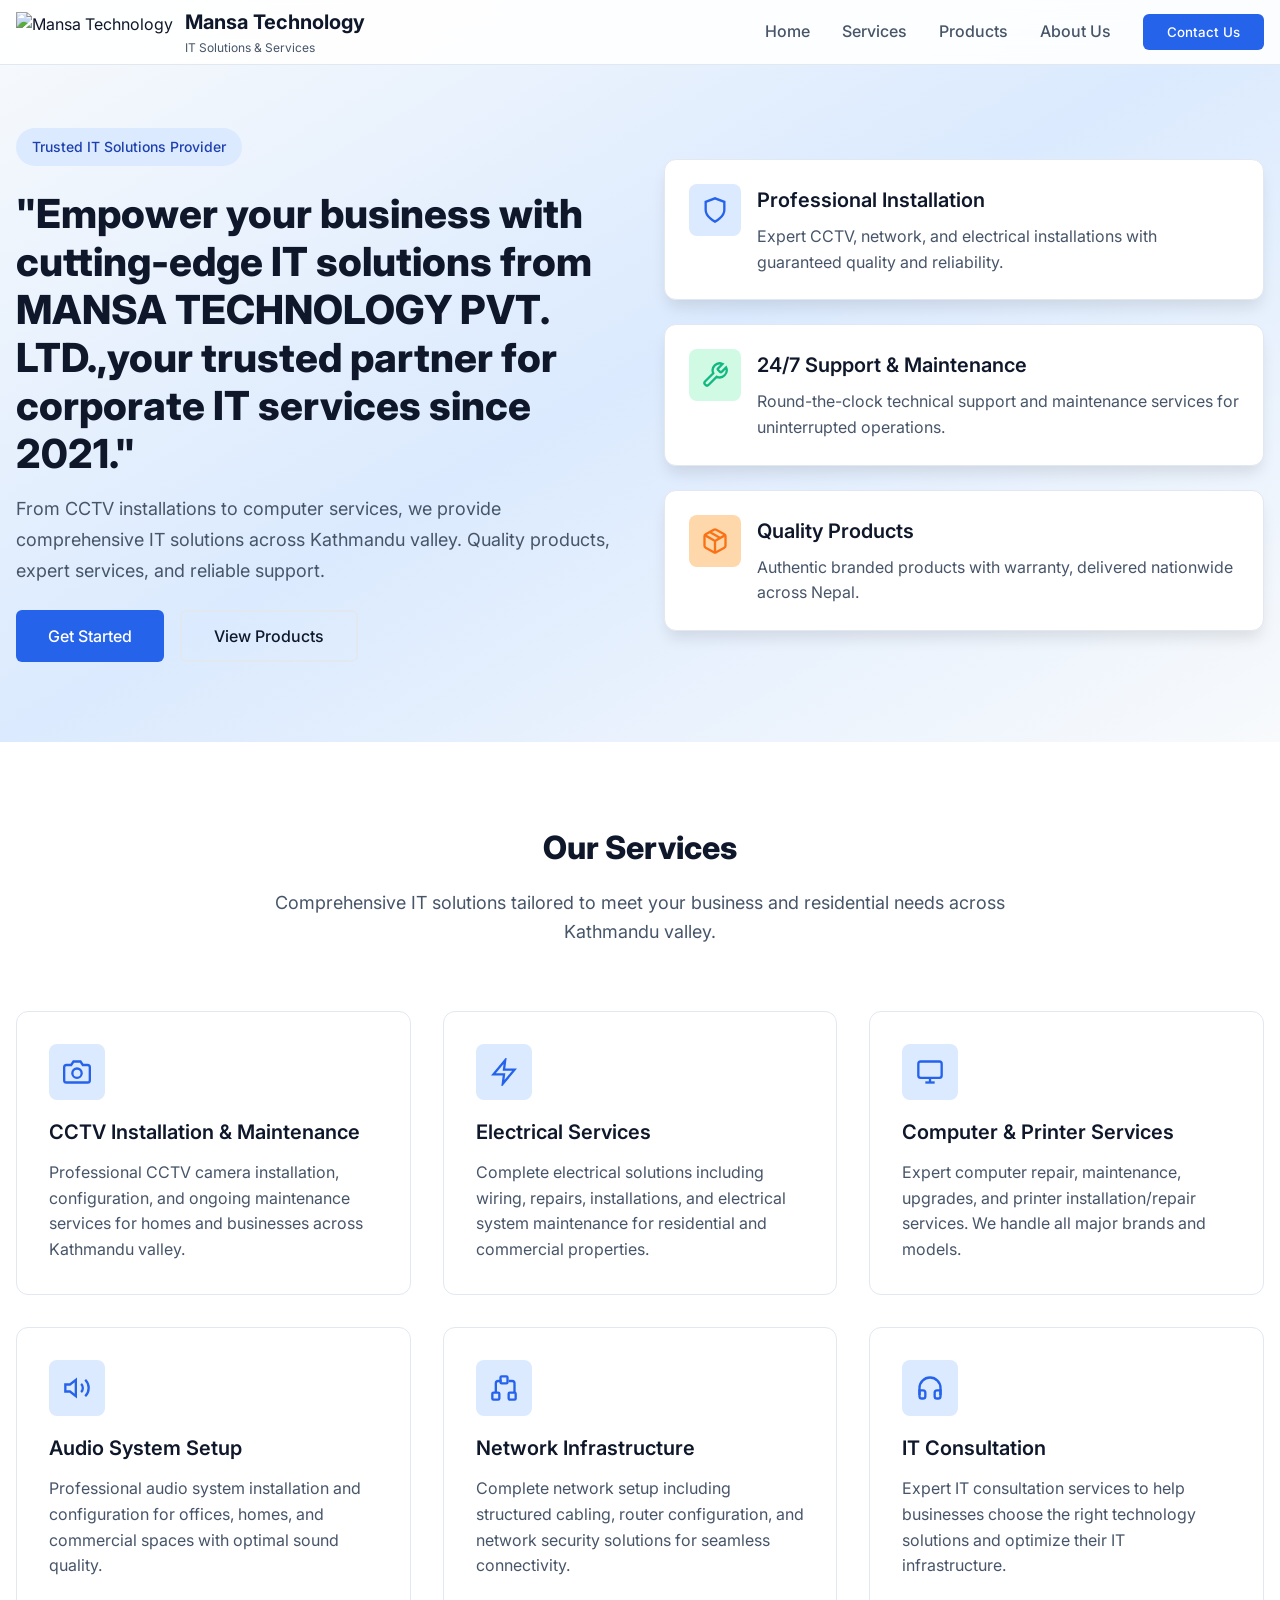
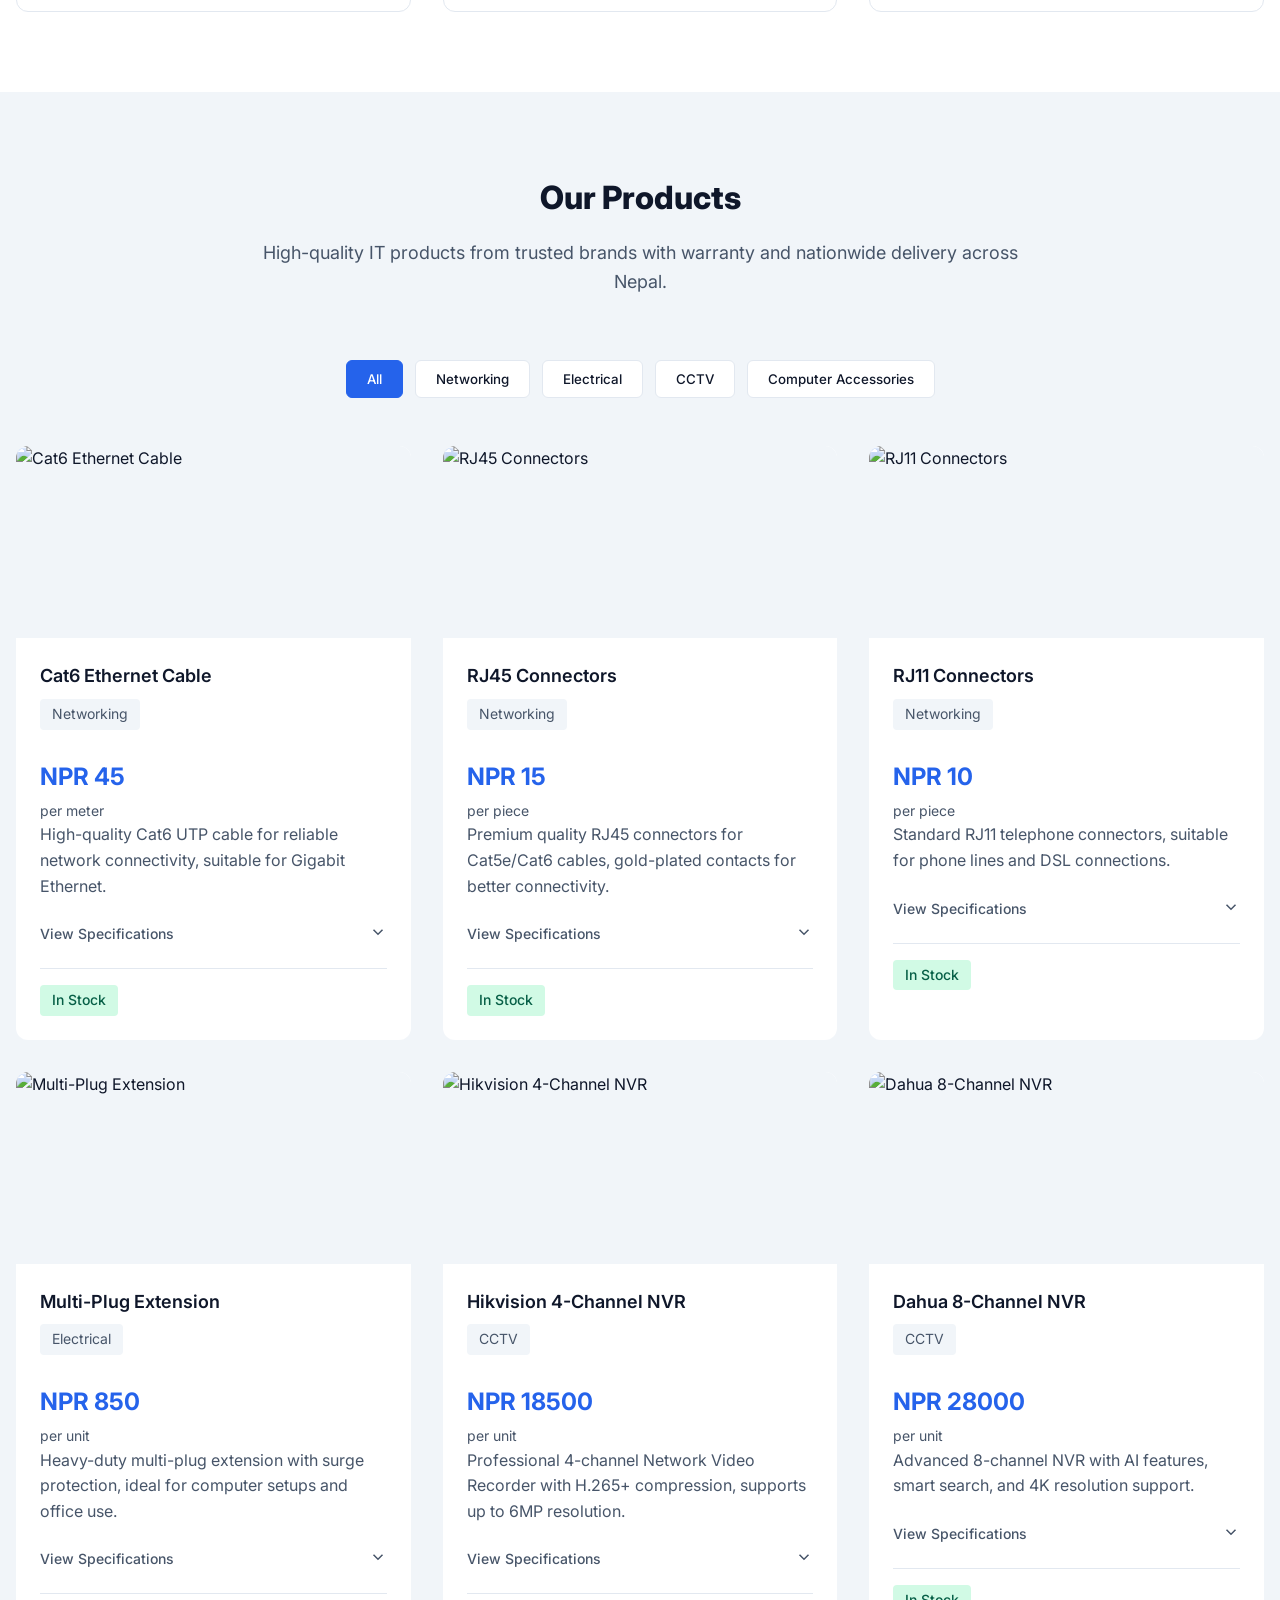
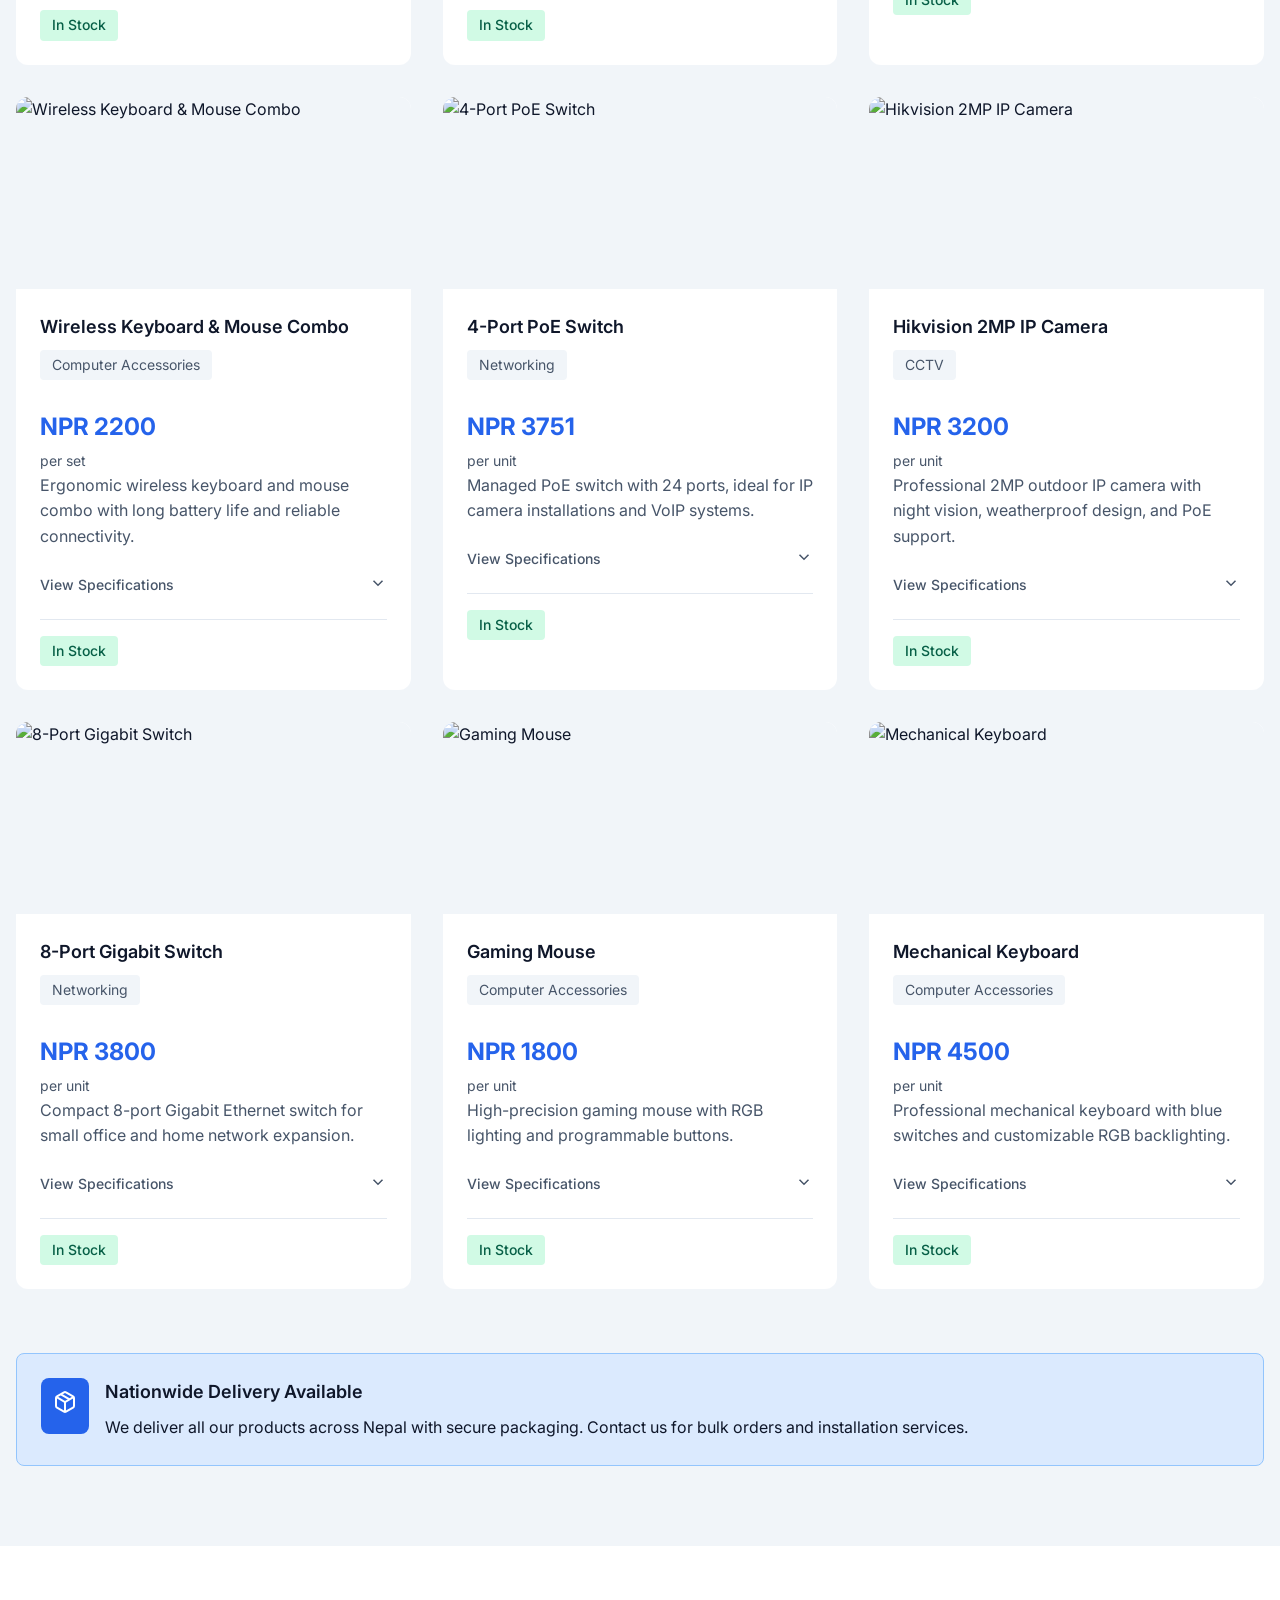
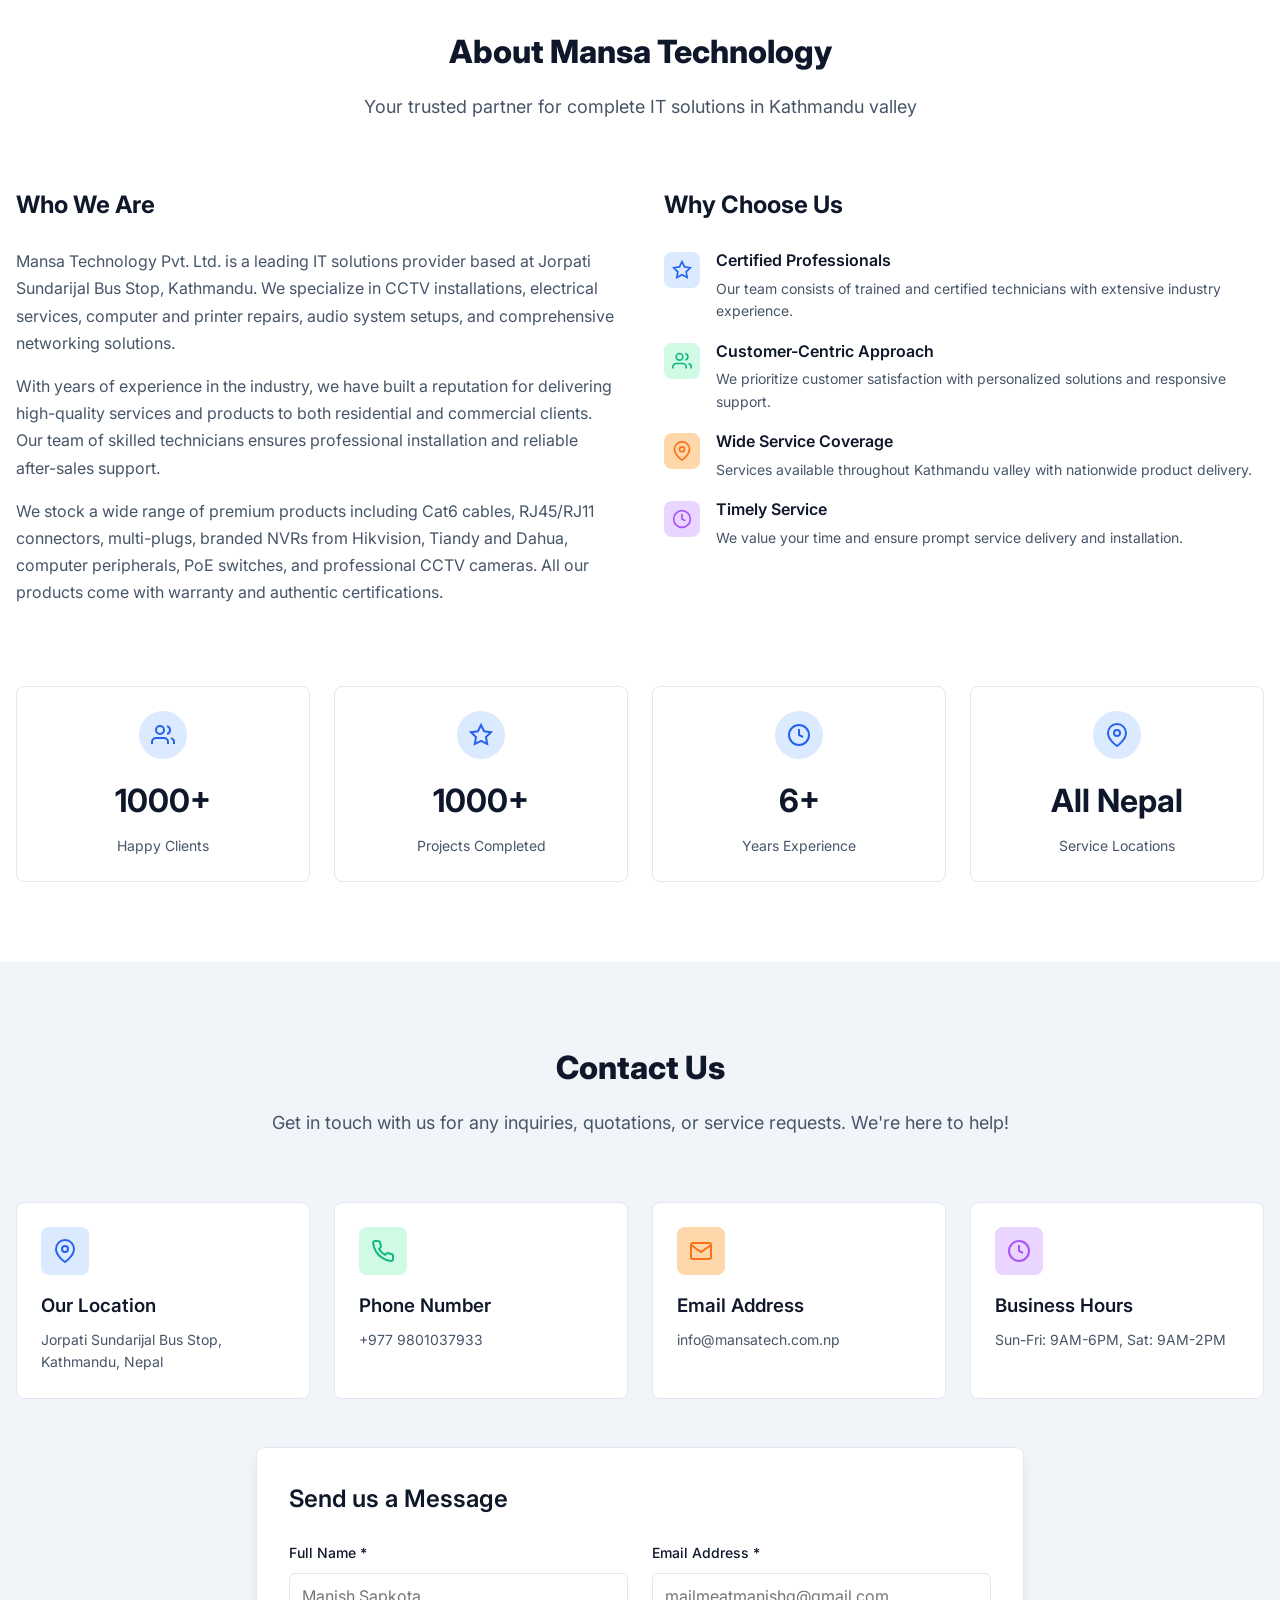
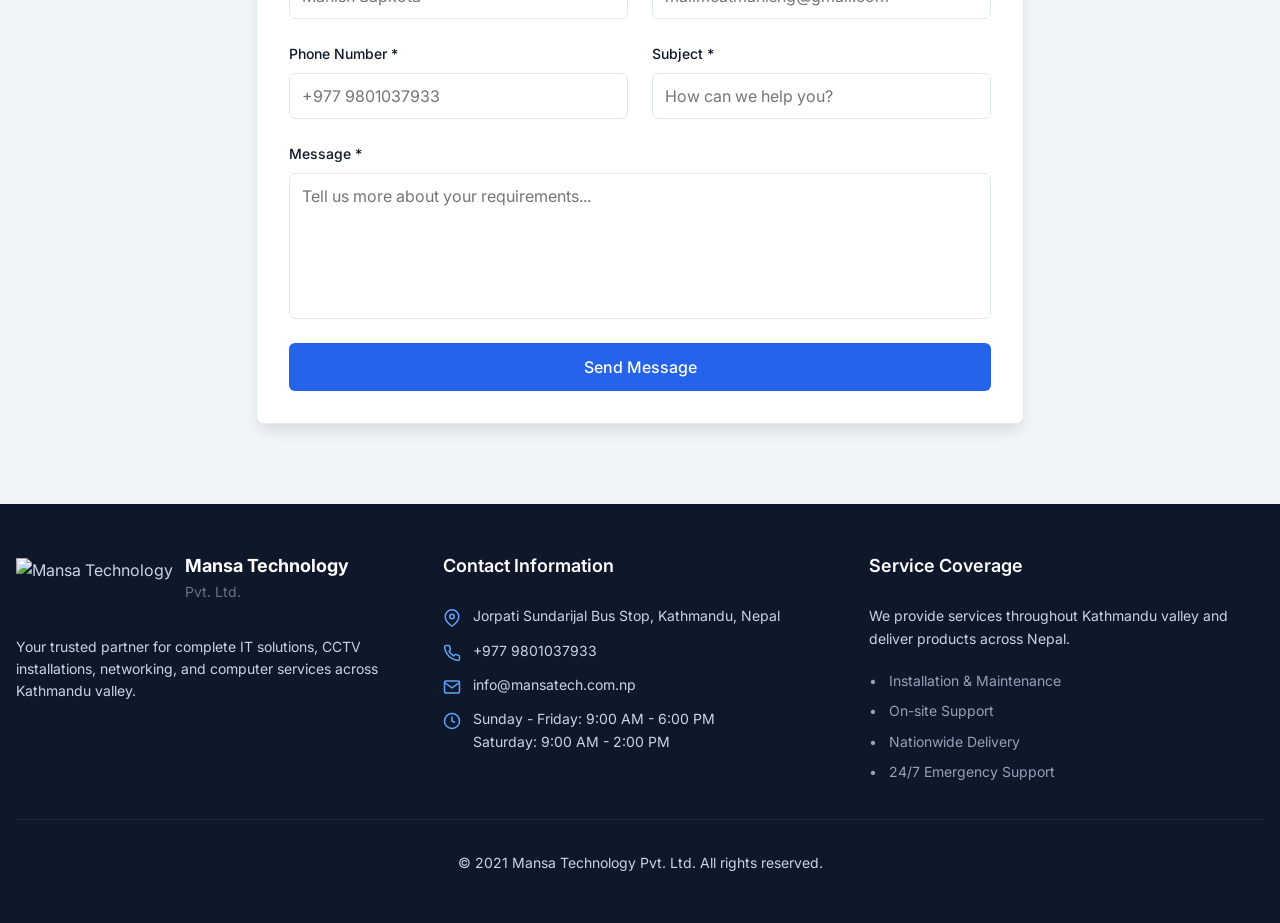
==== index.html @ 6d5a51b0 "Add files via upload" ====
<!DOCTYPE html>
<html lang="en">
<head>
    <meta charset="UTF-8">
    <meta name="viewport" content="width=device-width, initial-scale=1.0">
    <meta name="description" content="Mansa Technology Pvt. Ltd. - Complete IT Solutions, CCTV, Networking, and Computer Services in Kathmandu">
    <title>Mansa Technology - IT Solutions & Services in Kathmandu</title>
    <link rel="stylesheet" href="styles.css">
    <link rel="preconnect" href="https://fonts.googleapis.com">
    <link rel="preconnect" href="https://fonts.gstatic.com" crossorigin>
    <link href="https://fonts.googleapis.com/css2?family=Inter:wght@400;500;600;700;800&display=swap" rel="stylesheet">
</head>
<body>
    <!-- Header -->
    <header class="header" id="header">
        <div class="container">
            <div class="header-content">
                <div class="logo-section">
                    <img src="https://customer-assets.emergentagent.com/job_mansa-electronics/artifacts/6mdvtiyo_newlogo.png" alt="Mansa Technology" class="logo-img">
                    <div class="logo-text">
                        <h1 class="logo-title">Mansa Technology</h1>
                        <p class="logo-subtitle">IT Solutions & Services</p>
                    </div>
                </div>
                
                <!-- Desktop Navigation -->
                <nav class="nav-desktop">
                    <a href="#home" class="nav-link">Home</a>
                    <a href="#services" class="nav-link">Services</a>
                    <a href="#products" class="nav-link">Products</a>
                    <a href="#about" class="nav-link">About Us</a>
                    <button class="btn-primary" onclick="scrollToSection('contact')">Contact Us</button>
                </nav>
                
                <!-- Mobile Menu Button -->
                <button class="mobile-menu-btn" id="mobileMenuBtn" aria-label="Toggle menu">
                    <span class="hamburger"></span>
                </button>
            </div>
            
            <!-- Mobile Navigation -->
            <nav class="nav-mobile" id="mobileMenu">
                <a href="#home" class="mobile-nav-link">Home</a>
                <a href="#services" class="mobile-nav-link">Services</a>
                <a href="#products" class="mobile-nav-link">Products</a>
                <a href="#about" class="mobile-nav-link">About Us</a>
                <button class="btn-primary mobile-cta" onclick="scrollToSection('contact')">Contact Us</button>
            </nav>
        </div>
    </header>

    <!-- Hero Section -->
    <section id="home" class="hero-section">
        <div class="container">
            <div class="hero-grid">
                <div class="hero-content">
                    <span class="hero-badge">Trusted IT Solutions Provider</span>
                    <h2 class="hero-title">"Empower your business with cutting-edge IT solutions from MANSA TECHNOLOGY PVT. LTD.,your trusted partner for corporate IT services since 2021."</h2>
                    <p class="hero-description">From CCTV installations to computer services, we provide comprehensive IT solutions across Kathmandu valley. Quality products, expert services, and reliable support.</p>
                    <div class="hero-buttons">
                        <button class="btn-primary btn-lg" onclick="scrollToSection('contact')">Get Started</button>
                        <button class="btn-outline btn-lg" onclick="scrollToSection('products')">View Products</button>
                    </div>
                </div>
                
                <div class="hero-features">
                    <div class="feature-card">
                        <div class="feature-icon bg-blue">
                            <svg width="28" height="28" viewBox="0 0 24 24" fill="none" stroke="currentColor" stroke-width="2">
                                <path d="M12 22s8-4 8-10V5l-8-3-8 3v7c0 6 8 10 8 10z"></path>
                            </svg>
                        </div>
                        <div>
                            <h3 class="feature-title">Professional Installation</h3>
                            <p class="feature-desc">Expert CCTV, network, and electrical installations with guaranteed quality and reliability.</p>
                        </div>
                    </div>
                    
                    <div class="feature-card">
                        <div class="feature-icon bg-green">
                            <svg width="28" height="28" viewBox="0 0 24 24" fill="none" stroke="currentColor" stroke-width="2">
                                <path d="M14.7 6.3a1 1 0 0 0 0 1.4l1.6 1.6a1 1 0 0 0 1.4 0l3.77-3.77a6 6 0 0 1-7.94 7.94l-6.91 6.91a2.12 2.12 0 0 1-3-3l6.91-6.91a6 6 0 0 1 7.94-7.94l-3.76 3.76z"></path>
                            </svg>
                        </div>
                        <div>
                            <h3 class="feature-title">24/7 Support & Maintenance</h3>
                            <p class="feature-desc">Round-the-clock technical support and maintenance services for uninterrupted operations.</p>
                        </div>
                    </div>
                    
                    <div class="feature-card">
                        <div class="feature-icon bg-orange">
                            <svg width="28" height="28" viewBox="0 0 24 24" fill="none" stroke="currentColor" stroke-width="2">
                                <path d="M16.5 9.4l-9-5.19M21 16V8a2 2 0 0 0-1-1.73l-7-4a2 2 0 0 0-2 0l-7 4A2 2 0 0 0 3 8v8a2 2 0 0 0 1 1.73l7 4a2 2 0 0 0 2 0l7-4A2 2 0 0 0 21 16z"></path>
                                <polyline points="3.27 6.96 12 12.01 20.73 6.96"></polyline>
                                <line x1="12" y1="22.08" x2="12" y2="12"></line>
                            </svg>
                        </div>
                        <div>
                            <h3 class="feature-title">Quality Products</h3>
                            <p class="feature-desc">Authentic branded products with warranty, delivered nationwide across Nepal.</p>
                        </div>
                    </div>
                </div>
            </div>
        </div>
    </section>

    <!-- Services Section -->
    <section id="services" class="services-section">
        <div class="container">
            <div class="section-header">
                <h2 class="section-title">Our Services</h2>
                <p class="section-description">Comprehensive IT solutions tailored to meet your business and residential needs across Kathmandu valley.</p>
            </div>
            
            <div class="services-grid" id="servicesGrid">
                <!-- Services will be loaded by JavaScript -->
            </div>
        </div>
    </section>

    <!-- Products Section -->
    <section id="products" class="products-section">
        <div class="container">
            <div class="section-header">
                <h2 class="section-title">Our Products</h2>
                <p class="section-description">High-quality IT products from trusted brands with warranty and nationwide delivery across Nepal.</p>
            </div>
            
            <!-- Category Filter -->
            <div class="category-filter" id="categoryFilter">
                <!-- Categories will be loaded by JavaScript -->
            </div>
            
            <!-- Products Grid -->
            <div class="products-grid" id="productsGrid">
                <!-- Products will be loaded by JavaScript -->
            </div>
            
            <!-- Delivery Info -->
            <div class="delivery-info">
                <div class="delivery-icon">
                    <svg width="24" height="24" viewBox="0 0 24 24" fill="none" stroke="currentColor" stroke-width="2">
                        <path d="M16.5 9.4l-9-5.19M21 16V8a2 2 0 0 0-1-1.73l-7-4a2 2 0 0 0-2 0l-7 4A2 2 0 0 0 3 8v8a2 2 0 0 0 1 1.73l7 4a2 2 0 0 0 2 0l7-4A2 2 0 0 0 21 16z"></path>
                        <polyline points="3.27 6.96 12 12.01 20.73 6.96"></polyline>
                        <line x1="12" y1="22.08" x2="12" y2="12"></line>
                    </svg>
                </div>
                <div>
                    <h3 class="delivery-title">Nationwide Delivery Available</h3>
                    <p class="delivery-desc">We deliver all our products across Nepal with secure packaging. Contact us for bulk orders and installation services.</p>
                </div>
            </div>
        </div>
    </section>

    <!-- About Section -->
    <section id="about" class="about-section">
        <div class="container">
            <div class="section-header">
                <h2 class="section-title">About Mansa Technology</h2>
                <p class="section-description">Your trusted partner for complete IT solutions in Kathmandu valley</p>
            </div>
            
            <div class="about-grid">
                <div class="about-content">
                    <h3 class="about-subtitle">Who We Are</h3>
                    <p class="about-text">Mansa Technology Pvt. Ltd. is a leading IT solutions provider based at Jorpati Sundarijal Bus Stop, 
                        Kathmandu. We specialize in CCTV installations, electrical services, computer and printer repairs, audio system setups, 
                        and comprehensive networking solutions.</p>
                    <p class="about-text">With years of experience in the industry, we have built a reputation for delivering high-quality services and 
                        products to both residential and commercial clients. Our team of skilled technicians ensures professional installation and reliable
                         after-sales support.</p>
                    <p class="about-text">We stock a wide range of premium products including Cat6 cables, RJ45/RJ11 connectors, multi-plugs, branded NVRs
                         from Hikvision, Tiandy and Dahua, computer peripherals, PoE switches, and professional CCTV cameras. All our products come with 
                         warranty and authentic certifications.</p>
                </div>
                
                <div class="why-choose">
                    <h3 class="about-subtitle">Why Choose Us</h3>
                    <div class="why-list">
                        <div class="why-item">
                            <div class="why-icon bg-blue">
                                <svg width="20" height="20" viewBox="0 0 24 24" fill="none" stroke="currentColor" stroke-width="2">
                                    <path d="M12 2l3.09 6.26L22 9.27l-5 4.87 1.18 6.88L12 17.77l-6.18 3.25L7 14.14 2 9.27l6.91-1.01L12 2z"></path>
                                </svg>
                            </div>
                            <div>
                                <h4 class="why-title">Certified Professionals</h4>
                                <p class="why-desc">Our team consists of trained and certified technicians with extensive industry experience.</p>
                            </div>
                        </div>
                        
                        <div class="why-item">
                            <div class="why-icon bg-green">
                                <svg width="20" height="20" viewBox="0 0 24 24" fill="none" stroke="currentColor" stroke-width="2">
                                    <path d="M17 21v-2a4 4 0 0 0-4-4H5a4 4 0 0 0-4 4v2"></path>
                                    <circle cx="9" cy="7" r="4"></circle>
                                    <path d="M23 21v-2a4 4 0 0 0-3-3.87"></path>
                                    <path d="M16 3.13a4 4 0 0 1 0 7.75"></path>
                                </svg>
                            </div>
                            <div>
                                <h4 class="why-title">Customer-Centric Approach</h4>
                                <p class="why-desc">We prioritize customer satisfaction with personalized solutions and responsive support.</p>
                            </div>
                        </div>
                        
                        <div class="why-item">
                            <div class="why-icon bg-orange">
                                <svg width="20" height="20" viewBox="0 0 24 24" fill="none" stroke="currentColor" stroke-width="2">
                                    <path d="M21 10c0 7-9 13-9 13s-9-6-9-13a9 9 0 0 1 18 0z"></path>
                                    <circle cx="12" cy="10" r="3"></circle>
                                </svg>
                            </div>
                            <div>
                                <h4 class="why-title">Wide Service Coverage</h4>
                                <p class="why-desc">Services available throughout Kathmandu valley with nationwide product delivery.</p>
                            </div>
                        </div>
                        
                        <div class="why-item">
                            <div class="why-icon bg-purple">
                                <svg width="20" height="20" viewBox="0 0 24 24" fill="none" stroke="currentColor" stroke-width="2">
                                    <circle cx="12" cy="12" r="10"></circle>
                                    <polyline points="12 6 12 12 16 14"></polyline>
                                </svg>
                            </div>
                            <div>
                                <h4 class="why-title">Timely Service</h4>
                                <p class="why-desc">We value your time and ensure prompt service delivery and installation.</p>
                            </div>
                        </div>
                    </div>
                </div>
            </div>
            
            <!-- Stats -->
            <div class="stats-grid">
                <div class="stat-card">
                    <div class="stat-icon">
                        <svg width="24" height="24" viewBox="0 0 24 24" fill="none" stroke="currentColor" stroke-width="2">
                            <path d="M17 21v-2a4 4 0 0 0-4-4H5a4 4 0 0 0-4 4v2"></path>
                            <circle cx="9" cy="7" r="4"></circle>
                            <path d="M23 21v-2a4 4 0 0 0-3-3.87"></path>
                            <path d="M16 3.13a4 4 0 0 1 0 7.75"></path>
                        </svg>
                    </div>
                    <div class="stat-value">1000+</div>
                    <div class="stat-label">Happy Clients</div>
                </div>
                
                <div class="stat-card">
                    <div class="stat-icon">
                        <svg width="24" height="24" viewBox="0 0 24 24" fill="none" stroke="currentColor" stroke-width="2">
                            <path d="M12 2l3.09 6.26L22 9.27l-5 4.87 1.18 6.88L12 17.77l-6.18 3.25L7 14.14 2 9.27l6.91-1.01L12 2z"></path>
                        </svg>
                    </div>
                    <div class="stat-value">1000+</div>
                    <div class="stat-label">Projects Completed</div>
                </div>
                
                <div class="stat-card">
                    <div class="stat-icon">
                        <svg width="24" height="24" viewBox="0 0 24 24" fill="none" stroke="currentColor" stroke-width="2">
                            <circle cx="12" cy="12" r="10"></circle>
                            <polyline points="12 6 12 12 16 14"></polyline>
                        </svg>
                    </div>
                    <div class="stat-value">6+</div>
                    <div class="stat-label">Years Experience</div>
                </div>
                
                <div class="stat-card">
                    <div class="stat-icon">
                        <svg width="24" height="24" viewBox="0 0 24 24" fill="none" stroke="currentColor" stroke-width="2">
                            <path d="M21 10c0 7-9 13-9 13s-9-6-9-13a9 9 0 0 1 18 0z"></path>
                            <circle cx="12" cy="10" r="3"></circle>
                        </svg>
                    </div>
                    <div class="stat-value">All Nepal</div>
                    <div class="stat-label">Service Locations</div>
                </div>
            </div>
        </div>
    </section>

    <!-- Contact Section -->
    <section id="contact" class="contact-section">
        <div class="container">
            <div class="section-header">
                <h2 class="section-title">Contact Us</h2>
                <p class="section-description">Get in touch with us for any inquiries, quotations, or service requests. We're here to help!</p>
            </div>
            
            <!-- Contact Info Cards -->
            <div class="contact-info-grid">
                <div class="contact-info-card">
                    <div class="contact-info-icon bg-blue">
                        <svg width="24" height="24" viewBox="0 0 24 24" fill="none" stroke="currentColor" stroke-width="2">
                            <path d="M21 10c0 7-9 13-9 13s-9-6-9-13a9 9 0 0 1 18 0z"></path>
                            <circle cx="12" cy="10" r="3"></circle>
                        </svg>
                    </div>
                    <h3 class="contact-info-title">Our Location</h3>
                    <p class="contact-info-text">Jorpati Sundarijal Bus Stop, Kathmandu, Nepal</p>
                </div>
                
                <div class="contact-info-card">
                    <div class="contact-info-icon bg-green">
                        <svg width="24" height="24" viewBox="0 0 24 24" fill="none" stroke="currentColor" stroke-width="2">
                            <path d="M22 16.92v3a2 2 0 0 1-2.18 2 19.79 19.79 0 0 1-8.63-3.07 19.5 19.5 0 0 1-6-6 19.79 19.79 0 0 1-3.07-8.67A2 2 0 0 1 4.11 2h3a2 2 0 0 1 2 1.72 12.84 12.84 0 0 0 .7 2.81 2 2 0 0 1-.45 2.11L8.09 9.91a16 16 0 0 0 6 6l1.27-1.27a2 2 0 0 1 2.11-.45 12.84 12.84 0 0 0 2.81.7A2 2 0 0 1 22 16.92z"></path>
                        </svg>
                    </div>
                    <h3 class="contact-info-title">Phone Number</h3>
                    <p class="contact-info-text">+977 9801037933</p>
                </div>
                
                <div class="contact-info-card">
                    <div class="contact-info-icon bg-orange">
                        <svg width="24" height="24" viewBox="0 0 24 24" fill="none" stroke="currentColor" stroke-width="2">
                            <path d="M4 4h16c1.1 0 2 .9 2 2v12c0 1.1-.9 2-2 2H4c-1.1 0-2-.9-2-2V6c0-1.1.9-2 2-2z"></path>
                            <polyline points="22,6 12,13 2,6"></polyline>
                        </svg>
                    </div>
                    <h3 class="contact-info-title">Email Address</h3>
                    <p class="contact-info-text">info@mansatech.com.np</p>
                </div>
                
                <div class="contact-info-card">
                    <div class="contact-info-icon bg-purple">
                        <svg width="24" height="24" viewBox="0 0 24 24" fill="none" stroke="currentColor" stroke-width="2">
                            <circle cx="12" cy="12" r="10"></circle>
                            <polyline points="12 6 12 12 16 14"></polyline>
                        </svg>
                    </div>
                    <h3 class="contact-info-title">Business Hours</h3>
                    <p class="contact-info-text">Sun-Fri: 9AM-6PM, Sat: 9AM-2PM</p>
                </div>
            </div>
            
            <!-- Contact Form -->
            <div class="contact-form-card">
                <h3 class="form-title">Send us a Message</h3>
                <form id="contactForm" class="contact-form">
                    <div class="form-row">
                        <div class="form-group">
                            <label for="name" class="form-label">Full Name *</label>
                            <input type="text" id="name" name="name" class="form-input" placeholder="Manish Sapkota" required>
                        </div>
                        <div class="form-group">
                            <label for="email" class="form-label">Email Address *</label>
                            <input type="email" id="email" name="email" class="form-input" placeholder="mailmeatmanishg@gmail.com" required>
                        </div>
                    </div>
                    
                    <div class="form-row">
                        <div class="form-group">
                            <label for="phone" class="form-label">Phone Number *</label>
                            <input type="tel" id="phone" name="phone" class="form-input" placeholder="+977 9801037933" required>
                        </div>
                        <div class="form-group">
                            <label for="subject" class="form-label">Subject *</label>
                            <input type="text" id="subject" name="subject" class="form-input" placeholder="How can we help you?" required>
                        </div>
                    </div>
                    
                    <div class="form-group">
                        <label for="message" class="form-label">Message *</label>
                        <textarea id="message" name="message" class="form-textarea" rows="6" placeholder="Tell us more about your requirements..." required></textarea>
                    </div>
                    
                    <button type="submit" class="btn-primary btn-lg btn-full">Send Message</button>
                </form>
            </div>
        </div>
    </section>

    <!-- Footer -->
    <footer class="footer">
        <div class="container">
            <div class="footer-grid">
                <div class="footer-col">
                    <div class="footer-logo">
                        <img src="https://customer-assets.emergentagent.com/job_mansa-electronics/artifacts/6mdvtiyo_newlogo.png" alt="Mansa Technology" class="footer-logo-img">
                        <div>
                            <h3 class="footer-logo-title">Mansa Technology</h3>
                            <p class="footer-logo-subtitle">Pvt. Ltd.</p>
                        </div>
                    </div>
                    <p class="footer-text">Your trusted partner for complete IT solutions, CCTV installations, networking, and computer services across Kathmandu valley.</p>
                </div>
                
                <div class="footer-col">
                    <h3 class="footer-heading">Contact Information</h3>
                    <div class="footer-contact">
                        <div class="footer-contact-item">
                            <svg width="18" height="18" viewBox="0 0 24 24" fill="none" stroke="currentColor" stroke-width="2">
                                <path d="M21 10c0 7-9 13-9 13s-9-6-9-13a9 9 0 0 1 18 0z"></path>
                                <circle cx="12" cy="10" r="3"></circle>
                            </svg>
                            <p>Jorpati Sundarijal Bus Stop, Kathmandu, Nepal</p>
                        </div>
                        <div class="footer-contact-item">
                            <svg width="18" height="18" viewBox="0 0 24 24" fill="none" stroke="currentColor" stroke-width="2">
                                <path d="M22 16.92v3a2 2 0 0 1-2.18 2 19.79 19.79 0 0 1-8.63-3.07 19.5 19.5 0 0 1-6-6 19.79 19.79 0 0 1-3.07-8.67A2 2 0 0 1 4.11 2h3a2 2 0 0 1 2 1.72 12.84 12.84 0 0 0 .7 2.81 2 2 0 0 1-.45 2.11L8.09 9.91a16 16 0 0 0 6 6l1.27-1.27a2 2 0 0 1 2.11-.45 12.84 12.84 0 0 0 2.81.7A2 2 0 0 1 22 16.92z"></path>
                            </svg>
                            <p>+977 9801037933</p>
                        </div>
                        <div class="footer-contact-item">
                            <svg width="18" height="18" viewBox="0 0 24 24" fill="none" stroke="currentColor" stroke-width="2">
                                <path d="M4 4h16c1.1 0 2 .9 2 2v12c0 1.1-.9 2-2 2H4c-1.1 0-2-.9-2-2V6c0-1.1.9-2 2-2z"></path>
                                <polyline points="22,6 12,13 2,6"></polyline>
                            </svg>
                            <p>info@mansatech.com.np</p>
                        </div>
                        <div class="footer-contact-item">
                            <svg width="18" height="18" viewBox="0 0 24 24" fill="none" stroke="currentColor" stroke-width="2">
                                <circle cx="12" cy="12" r="10"></circle>
                                <polyline points="12 6 12 12 16 14"></polyline>
                            </svg>
                            <div>
                                <p>Sunday - Friday: 9:00 AM - 6:00 PM</p>
                                <p>Saturday: 9:00 AM - 2:00 PM</p>
                            </div>
                        </div>
                    </div>
                </div>
                
                <div class="footer-col">
                    <h3 class="footer-heading">Service Coverage</h3>
                    <p class="footer-text">We provide services throughout Kathmandu valley and deliver products across Nepal.</p>
                    <ul class="footer-list">
                        <li>Installation & Maintenance</li>
                        <li>On-site Support</li>
                        <li>Nationwide Delivery</li>
                        <li>24/7 Emergency Support</li>
                    </ul>
                </div>
            </div>
            
            <div class="footer-bottom">
                <p>&copy; 2021 Mansa Technology Pvt. Ltd. All rights reserved.</p>
            </div>
        </div>
    </footer>

    <!-- Toast Notification -->
    <div id="toast" class="toast"></div>

    <script src="script.js"></script>
</body>
</html>
---- styles.css ----
/* Reset and Base Styles */
* {
    margin: 0;
    padding: 0;
    box-sizing: border-box;
}

:root {
    --color-primary: #2563eb;
    --color-primary-dark: #1d4ed8;
    --color-secondary: #64748b;
    --color-text: #0f172a;
    --color-text-light: #475569;
    --color-border: #e2e8f0;
    --color-bg-light: #f8fafc;
    --color-bg-gray: #f1f5f9;
    --color-white: #ffffff;
    --color-green: #10b981;
    --color-orange: #f97316;
    --color-purple: #a855f7;
    --shadow-sm: 0 1px 2px 0 rgba(0, 0, 0, 0.05);
    --shadow-md: 0 4px 6px -1px rgba(0, 0, 0, 0.1);
    --shadow-lg: 0 10px 15px -3px rgba(0, 0, 0, 0.1);
    --shadow-xl: 0 20px 25px -5px rgba(0, 0, 0, 0.1);
}

body {
    font-family: 'Inter', -apple-system, BlinkMacSystemFont, 'Segoe UI', Roboto, Oxygen, Ubuntu, Cantarell, sans-serif;
    line-height: 1.6;
    color: var(--color-text);
    background: var(--color-white);
    -webkit-font-smoothing: antialiased;
    -moz-osx-font-smoothing: grayscale;
}

html {
    scroll-behavior: smooth;
}

img {
    max-width: 100%;
    height: auto;
}

a {
    text-decoration: none;
    color: inherit;
}

button {
    font-family: inherit;
    cursor: pointer;
    border: none;
    background: none;
}

/* Container */
.container {
    max-width: 1280px;
    margin: 0 auto;
    padding: 0 1rem;
}

/* Header */
.header {
    position: fixed;
    top: 0;
    left: 0;
    right: 0;
    z-index: 1000;
    background: rgba(255, 255, 255, 0.9);
    backdrop-filter: blur(12px);
    border-bottom: 1px solid var(--color-border);
}

.header-content {
    display: flex;
    align-items: center;
    justify-content: space-between;
    height: 4rem;
}

.logo-section {
    display: flex;
    align-items: center;
    gap: 0.75rem;
}

.logo-img {
    height: 2.5rem;
    width: auto;
}

.logo-title {
    font-size: 1.25rem;
    font-weight: 700;
    color: var(--color-text);
}

.logo-subtitle {
    font-size: 0.75rem;
    color: var(--color-text-light);
}

.nav-desktop {
    display: flex;
    align-items: center;
    gap: 2rem;
}

.nav-link {
    color: var(--color-text-light);
    font-weight: 500;
    transition: color 0.2s;
}

.nav-link:hover {
    color: var(--color-primary);
}

.mobile-menu-btn {
    display: none;
    padding: 0.5rem;
    border-radius: 0.375rem;
    color: var(--color-text-light);
}

.mobile-menu-btn:hover {
    background: var(--color-bg-light);
}

.hamburger {
    display: block;
    width: 1.5rem;
    height: 0.125rem;
    background: currentColor;
    position: relative;
}

.hamburger::before,
.hamburger::after {
    content: '';
    position: absolute;
    width: 100%;
    height: 0.125rem;
    background: currentColor;
    transition: transform 0.2s;
}

.hamburger::before {
    top: -0.5rem;
}

.hamburger::after {
    bottom: -0.5rem;
}

.nav-mobile {
    display: none;
    padding: 1rem 0;
    border-top: 1px solid var(--color-border);
}

.nav-mobile.active {
    display: block;
}

.mobile-nav-link {
    display: block;
    padding: 0.75rem;
    color: var(--color-text-light);
    border-radius: 0.375rem;
    transition: background 0.2s;
}

.mobile-nav-link:hover {
    background: var(--color-bg-light);
}

.mobile-cta {
    width: 100%;
    margin-top: 0.75rem;
}

/* Buttons */
.btn-primary {
    padding: 0.625rem 1.5rem;
    background: var(--color-primary);
    color: var(--color-white);
    font-weight: 500;
    border-radius: 0.375rem;
    transition: background 0.2s, transform 0.2s;
}

.btn-primary:hover {
    background: var(--color-primary-dark);
    transform: translateY(-1px);
}

.btn-outline {
    padding: 0.625rem 1.5rem;
    border: 2px solid var(--color-border);
    color: var(--color-text);
    font-weight: 500;
    border-radius: 0.375rem;
    transition: border-color 0.2s, color 0.2s, transform 0.2s;
}

.btn-outline:hover {
    border-color: var(--color-primary);
    color: var(--color-primary);
    transform: translateY(-1px);
}

.btn-lg {
    padding: 0.875rem 2rem;
    font-size: 1rem;
}

.btn-full {
    width: 100%;
}

/* Hero Section */
.hero-section {
    padding: 8rem 0 5rem;
    background: linear-gradient(to bottom right, var(--color-bg-light), #dbeafe, var(--color-bg-light));
}

.hero-grid {
    display: grid;
    grid-template-columns: 1fr;
    gap: 3rem;
    align-items: center;
}

.hero-badge {
    display: inline-block;
    padding: 0.5rem 1rem;
    background: #dbeafe;
    color: #1e40af;
    border-radius: 9999px;
    font-size: 0.875rem;
    font-weight: 500;
}

.hero-title {
    font-size: 2.5rem;
    font-weight: 800;
    line-height: 1.2;
    margin: 1.5rem 0 1rem;
}

.hero-description {
    font-size: 1.125rem;
    color: var(--color-text-light);
    line-height: 1.7;
    margin-bottom: 1.5rem;
}

.hero-buttons {
    display: flex;
    flex-wrap: wrap;
    gap: 1rem;
}

.hero-features {
    display: flex;
    flex-direction: column;
    gap: 1.5rem;
}

.feature-card {
    display: flex;
    align-items: flex-start;
    gap: 1rem;
    padding: 1.5rem;
    background: var(--color-white);
    border: 1px solid var(--color-border);
    border-radius: 0.75rem;
    box-shadow: var(--shadow-lg);
    transition: box-shadow 0.3s, transform 0.3s;
}

.feature-card:hover {
    box-shadow: var(--shadow-xl);
    transform: translateY(-2px);
}

.feature-icon {
    padding: 0.75rem;
    border-radius: 0.5rem;
    display: flex;
    align-items: center;
    justify-content: center;
}

.feature-icon.bg-blue {
    background: #dbeafe;
    color: var(--color-primary);
}

.feature-icon.bg-green {
    background: #d1fae5;
    color: var(--color-green);
}

.feature-icon.bg-orange {
    background: #fed7aa;
    color: var(--color-orange);
}

.feature-title {
    font-size: 1.25rem;
    font-weight: 600;
    margin-bottom: 0.5rem;
}

.feature-desc {
    color: var(--color-text-light);
}

/* Section Styles */
section {
    padding: 5rem 0;
}

.section-header {
    text-align: center;
    margin-bottom: 4rem;
}

.section-title {
    font-size: 2rem;
    font-weight: 800;
    margin-bottom: 1rem;
}

.section-description {
    font-size: 1.125rem;
    color: var(--color-text-light);
    max-width: 48rem;
    margin: 0 auto;
}

/* Services Section */
.services-section {
    background: var(--color-white);
}

.services-grid {
    display: grid;
    grid-template-columns: repeat(auto-fit, minmax(300px, 1fr));
    gap: 2rem;
}

.service-card {
    padding: 2rem;
    border: 1px solid var(--color-border);
    border-radius: 0.75rem;
    transition: box-shadow 0.3s, transform 0.3s;
}

.service-card:hover {
    box-shadow: var(--shadow-xl);
    transform: translateY(-2px);
}

.service-icon {
    width: 3.5rem;
    height: 3.5rem;
    display: flex;
    align-items: center;
    justify-content: center;
    background: #dbeafe;
    color: var(--color-primary);
    border-radius: 0.5rem;
    margin-bottom: 1rem;
    transition: background 0.3s, color 0.3s;
}

.service-card:hover .service-icon {
    background: var(--color-primary);
    color: var(--color-white);
}

.service-title {
    font-size: 1.25rem;
    font-weight: 600;
    margin-bottom: 0.75rem;
}

.service-desc {
    color: var(--color-text-light);
    line-height: 1.6;
}

/* Products Section */
.products-section {
    background: var(--color-bg-gray);
}

.category-filter {
    display: flex;
    flex-wrap: wrap;
    justify-content: center;
    gap: 0.75rem;
    margin-bottom: 3rem;
}

.category-btn {
    padding: 0.625rem 1.25rem;
    border: 1px solid var(--color-border);
    border-radius: 0.375rem;
    font-weight: 500;
    transition: all 0.2s;
}

.category-btn.active {
    background: var(--color-primary);
    color: var(--color-white);
    border-color: var(--color-primary);
}

.category-btn:not(.active) {
    background: var(--color-white);
    color: var(--color-text);
}

.category-btn:not(.active):hover {
    border-color: var(--color-primary);
    color: var(--color-primary);
}

.products-grid {
    display: grid;
    grid-template-columns: repeat(auto-fit, minmax(320px, 1fr));
    gap: 2rem;
    margin-bottom: 4rem;
}

.product-card {
    background: var(--color-white);
    border-radius: 0.75rem;
    overflow: hidden;
    transition: box-shadow 0.3s, transform 0.3s;
}

.product-card:hover {
    box-shadow: var(--shadow-xl);
    transform: translateY(-2px);
}

.product-image {
    width: 100%;
    height: 12rem;
    background: var(--color-bg-gray);
    overflow: hidden;
}

.product-image img {
    width: 100%;
    height: 100%;
    object-fit: cover;
    transition: transform 0.3s;
}

.product-card:hover .product-image img {
    transform: scale(1.05);
}

.product-body {
    padding: 1.5rem;
}

.product-header {
    display: flex;
    align-items: flex-start;
    justify-content: space-between;
    margin-bottom: 1rem;
}

.product-name {
    font-size: 1.125rem;
    font-weight: 600;
    margin-bottom: 0.5rem;
}

.product-category {
    display: inline-block;
    padding: 0.25rem 0.75rem;
    background: var(--color-bg-gray);
    color: var(--color-text-light);
    border-radius: 0.25rem;
    font-size: 0.875rem;
    margin-bottom: 0.75rem;
}

.product-price {
    font-size: 1.5rem;
    font-weight: 700;
    color: var(--color-primary);
    margin-bottom: 0.25rem;
}

.product-unit {
    font-size: 0.875rem;
    color: var(--color-text-light);
}

.product-desc {
    color: var(--color-text-light);
    margin-bottom: 1rem;
    line-height: 1.6;
}

.product-specs-toggle {
    display: flex;
    align-items: center;
    justify-content: space-between;
    width: 100%;
    padding: 0.5rem 0;
    font-size: 0.875rem;
    font-weight: 500;
    color: var(--color-text-light);
    transition: color 0.2s;
}

.product-specs-toggle:hover {
    color: var(--color-primary);
}

.chevron {
    transition: transform 0.2s;
}

.chevron.active {
    transform: rotate(180deg);
}

.product-specs {
    display: none;
    margin-top: 0.5rem;
    padding-left: 1rem;
}

.product-specs.active {
    display: block;
}

.product-specs li {
    font-size: 0.875rem;
    color: var(--color-text-light);
    margin-bottom: 0.25rem;
}

.product-footer {
    display: flex;
    align-items: center;
    justify-content: space-between;
    margin-top: 1rem;
    padding-top: 1rem;
    border-top: 1px solid var(--color-border);
}

.badge {
    padding: 0.25rem 0.75rem;
    border-radius: 0.25rem;
    font-size: 0.875rem;
    font-weight: 500;
}

.badge-success {
    background: #d1fae5;
    color: #065f46;
}

.badge-danger {
    background: #fee2e2;
    color: #991b1b;
}

.delivery-info {
    display: flex;
    align-items: flex-start;
    gap: 1rem;
    padding: 1.5rem;
    background: #dbeafe;
    border: 1px solid #93c5fd;
    border-radius: 0.5rem;
}

.delivery-icon {
    padding: 0.75rem;
    background: var(--color-primary);
    color: var(--color-white);
    border-radius: 0.5rem;
}

.delivery-title {
    font-size: 1.125rem;
    font-weight: 600;
    margin-bottom: 0.5rem;
}

.delivery-desc {
    color: var(--color-text);
}

/* About Section */
.about-section {
    background: var(--color-white);
}

.about-grid {
    display: grid;
    grid-template-columns: 1fr;
    gap: 3rem;
    margin-bottom: 4rem;
}

.about-subtitle {
    font-size: 1.5rem;
    font-weight: 700;
    margin-bottom: 1.5rem;
}

.about-text {
    color: var(--color-text-light);
    line-height: 1.7;
    margin-bottom: 1rem;
}

.why-list {
    display: flex;
    flex-direction: column;
    gap: 1rem;
}

.why-item {
    display: flex;
    align-items: flex-start;
    gap: 1rem;
}

.why-icon {
    padding: 0.5rem;
    border-radius: 0.5rem;
    display: flex;
    align-items: center;
    justify-content: center;
    margin-top: 0.25rem;
}

.why-icon.bg-blue {
    background: #dbeafe;
    color: var(--color-primary);
}

.why-icon.bg-green {
    background: #d1fae5;
    color: var(--color-green);
}

.why-icon.bg-orange {
    background: #fed7aa;
    color: var(--color-orange);
}

.why-icon.bg-purple {
    background: #e9d5ff;
    color: var(--color-purple);
}

.why-title {
    font-weight: 600;
    margin-bottom: 0.25rem;
}

.why-desc {
    font-size: 0.875rem;
    color: var(--color-text-light);
}

.stats-grid {
    display: grid;
    grid-template-columns: repeat(auto-fit, minmax(200px, 1fr));
    gap: 1.5rem;
}

.stat-card {
    padding: 1.5rem;
    text-align: center;
    border: 1px solid var(--color-border);
    border-radius: 0.5rem;
}

.stat-icon {
    width: 3rem;
    height: 3rem;
    margin: 0 auto 1rem;
    display: flex;
    align-items: center;
    justify-content: center;
    background: #dbeafe;
    color: var(--color-primary);
    border-radius: 9999px;
}

.stat-value {
    font-size: 2rem;
    font-weight: 700;
    margin-bottom: 0.5rem;
}

.stat-label {
    font-size: 0.875rem;
    color: var(--color-text-light);
}

/* Contact Section */
.contact-section {
    background: var(--color-bg-gray);
}

.contact-info-grid {
    display: grid;
    grid-template-columns: repeat(auto-fit, minmax(250px, 1fr));
    gap: 1.5rem;
    margin-bottom: 3rem;
}

.contact-info-card {
    padding: 1.5rem;
    background: var(--color-white);
    border: 1px solid var(--color-border);
    border-radius: 0.5rem;
    transition: box-shadow 0.3s;
}

.contact-info-card:hover {
    box-shadow: var(--shadow-lg);
}

.contact-info-icon {
    width: 3rem;
    height: 3rem;
    display: flex;
    align-items: center;
    justify-content: center;
    border-radius: 0.5rem;
    margin-bottom: 1rem;
}

.contact-info-icon.bg-blue {
    background: #dbeafe;
    color: var(--color-primary);
}

.contact-info-icon.bg-green {
    background: #d1fae5;
    color: var(--color-green);
}

.contact-info-icon.bg-orange {
    background: #fed7aa;
    color: var(--color-orange);
}

.contact-info-icon.bg-purple {
    background: #e9d5ff;
    color: var(--color-purple);
}

.contact-info-title {
    font-weight: 600;
    margin-bottom: 0.5rem;
}

.contact-info-text {
    font-size: 0.875rem;
    color: var(--color-text-light);
}

.contact-form-card {
    max-width: 48rem;
    margin: 0 auto;
    padding: 2rem;
    background: var(--color-white);
    border: 1px solid var(--color-border);
    border-radius: 0.5rem;
    box-shadow: var(--shadow-lg);
}

.form-title {
    font-size: 1.5rem;
    font-weight: 600;
    margin-bottom: 1.5rem;
}

.contact-form {
    display: flex;
    flex-direction: column;
    gap: 1.5rem;
}

.form-row {
    display: grid;
    grid-template-columns: 1fr;
    gap: 1.5rem;
}

.form-group {
    display: flex;
    flex-direction: column;
    gap: 0.5rem;
}

.form-label {
    font-size: 0.875rem;
    font-weight: 500;
    color: var(--color-text);
}

.form-input,
.form-textarea {
    padding: 0.75rem;
    border: 1px solid var(--color-border);
    border-radius: 0.375rem;
    font-family: inherit;
    font-size: 1rem;
    transition: border-color 0.2s, box-shadow 0.2s;
}

.form-input:focus,
.form-textarea:focus {
    outline: none;
    border-color: var(--color-primary);
    box-shadow: 0 0 0 3px rgba(37, 99, 235, 0.1);
}

.form-textarea {
    resize: none;
}

/* Footer */
.footer {
    background: #0f172a;
    color: #cbd5e1;
    padding: 3rem 0;
}

.footer-grid {
    display: grid;
    grid-template-columns: 1fr;
    gap: 2rem;
    margin-bottom: 2rem;
}

.footer-col {
    display: flex;
    flex-direction: column;
    gap: 1rem;
}

.footer-logo {
    display: flex;
    align-items: center;
    gap: 0.75rem;
    margin-bottom: 1rem;
}

.footer-logo-img {
    height: 2.5rem;
    width: auto;
}

.footer-logo-title {
    font-size: 1.125rem;
    font-weight: 700;
    color: var(--color-white);
}

.footer-logo-subtitle {
    font-size: 0.875rem;
    color: #64748b;
}

.footer-heading {
    font-size: 1.125rem;
    font-weight: 600;
    color: var(--color-white);
    margin-bottom: 0.5rem;
}

.footer-text {
    font-size: 0.875rem;
    line-height: 1.6;
}

.footer-contact {
    display: flex;
    flex-direction: column;
    gap: 0.75rem;
}

.footer-contact-item {
    display: flex;
    align-items: flex-start;
    gap: 0.75rem;
}

.footer-contact-item svg {
    color: #60a5fa;
    flex-shrink: 0;
    margin-top: 0.25rem;
}

.footer-contact-item p {
    font-size: 0.875rem;
}

.footer-list {
    list-style: none;
    font-size: 0.875rem;
}

.footer-list li {
    padding: 0.25rem 0;
    color: #94a3b8;
}

.footer-list li::before {
    content: '• ';
    margin-right: 0.5rem;
}

.footer-bottom {
    padding-top: 2rem;
    border-top: 1px solid #1e293b;
    text-align: center;
    font-size: 0.875rem;
}

/* Toast */
.toast {
    position: fixed;
    bottom: 2rem;
    right: 2rem;
    padding: 1rem 1.5rem;
    background: #0f172a;
    color: var(--color-white);
    border-radius: 0.5rem;
    box-shadow: var(--shadow-xl);
    transform: translateY(200%);
    opacity: 0;
    transition: transform 0.3s, opacity 0.3s;
    z-index: 9999;
}

.toast.show {
    transform: translateY(0);
    opacity: 1;
}

.toast-title {
    font-weight: 600;
    margin-bottom: 0.25rem;
}

.toast-description {
    font-size: 0.875rem;
    color: #cbd5e1;
}

/* Responsive Design */
@media (min-width: 768px) {
    .nav-mobile {
        display: none !important;
    }

    .form-row {
        grid-template-columns: 1fr 1fr;
    }

    .footer-grid {
        grid-template-columns: repeat(3, 1fr);
    }
}

@media (max-width: 767px) {
    .nav-desktop {
        display: none;
    }

    .mobile-menu-btn {
        display: block;
    }

    .hero-title {
        font-size: 2rem;
    }

    .section-title {
        font-size: 1.75rem;
    }

    .hero-buttons {
        flex-direction: column;
    }

    .hero-buttons button {
        width: 100%;
    }
}

@media (min-width: 1024px) {
    .hero-grid {
        grid-template-columns: 1fr 1fr;
    }

    .about-grid {
        grid-template-columns: 1fr 1fr;
    }
}
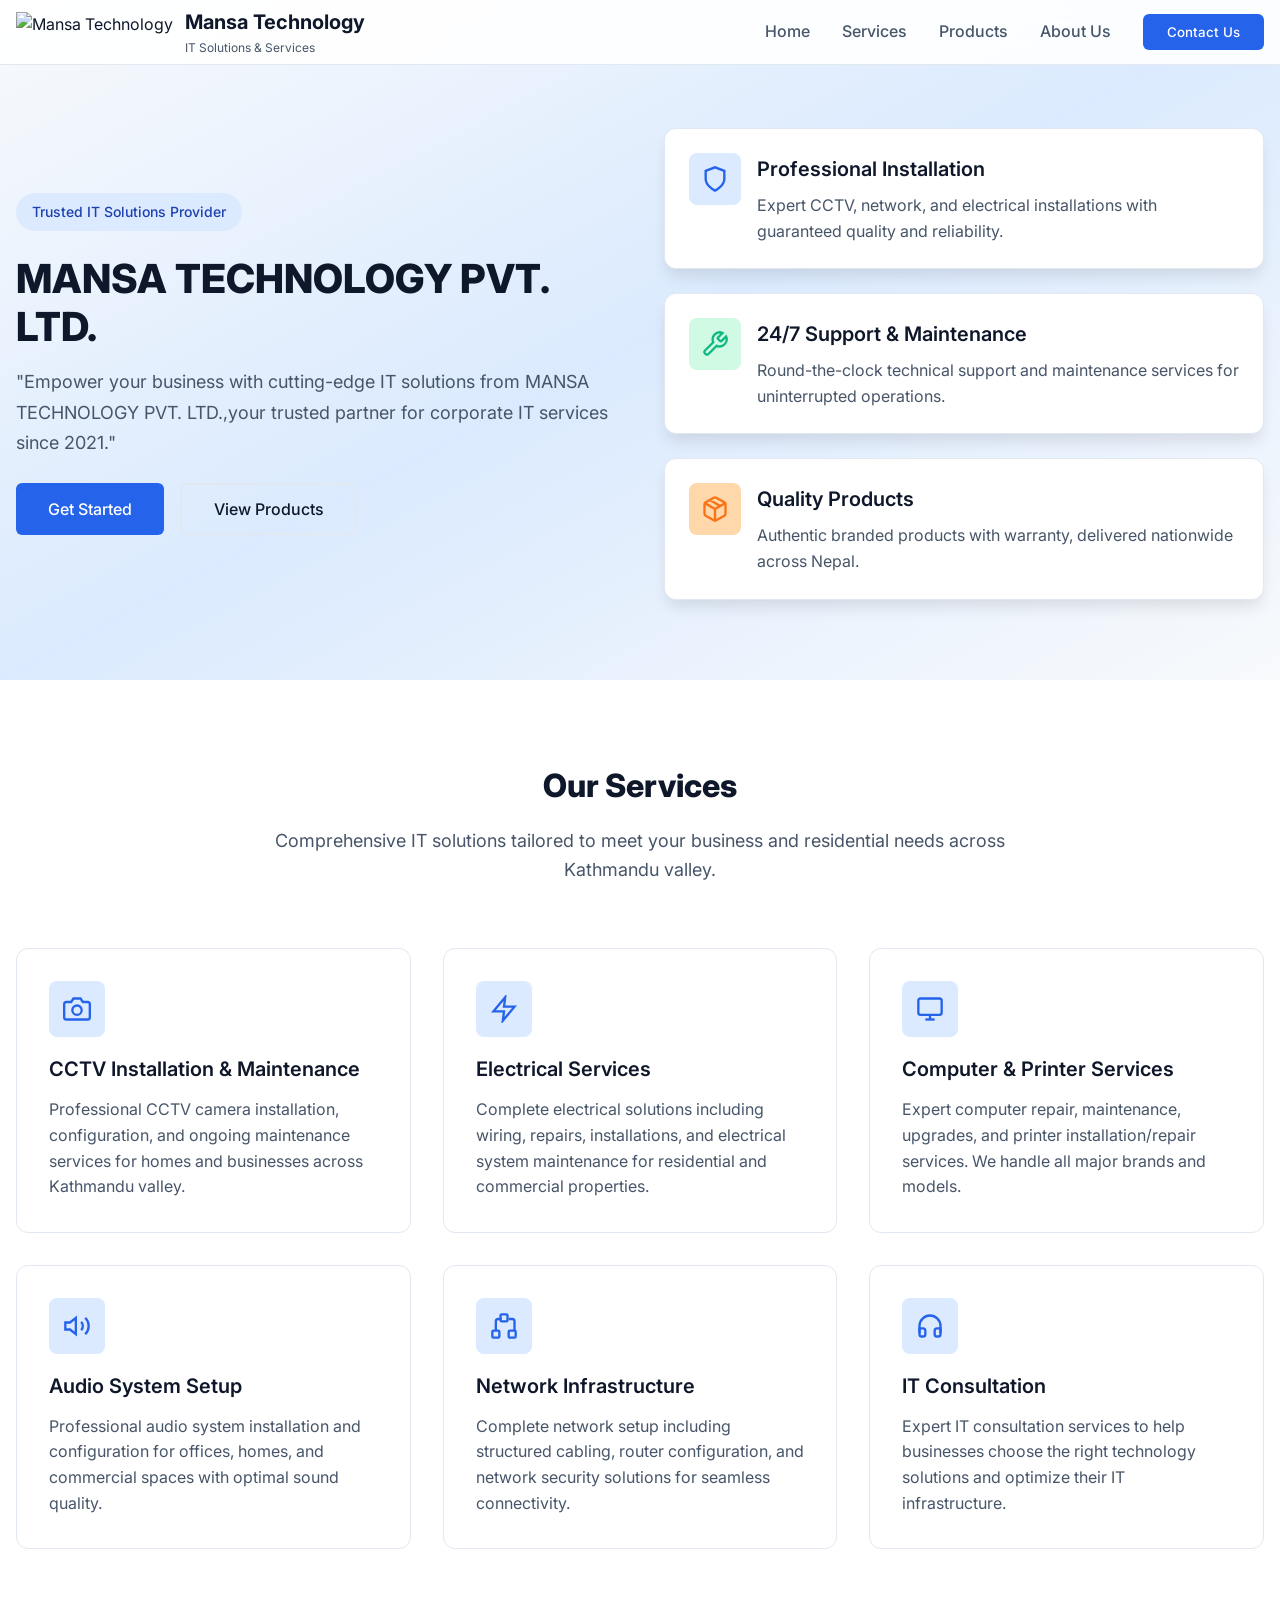
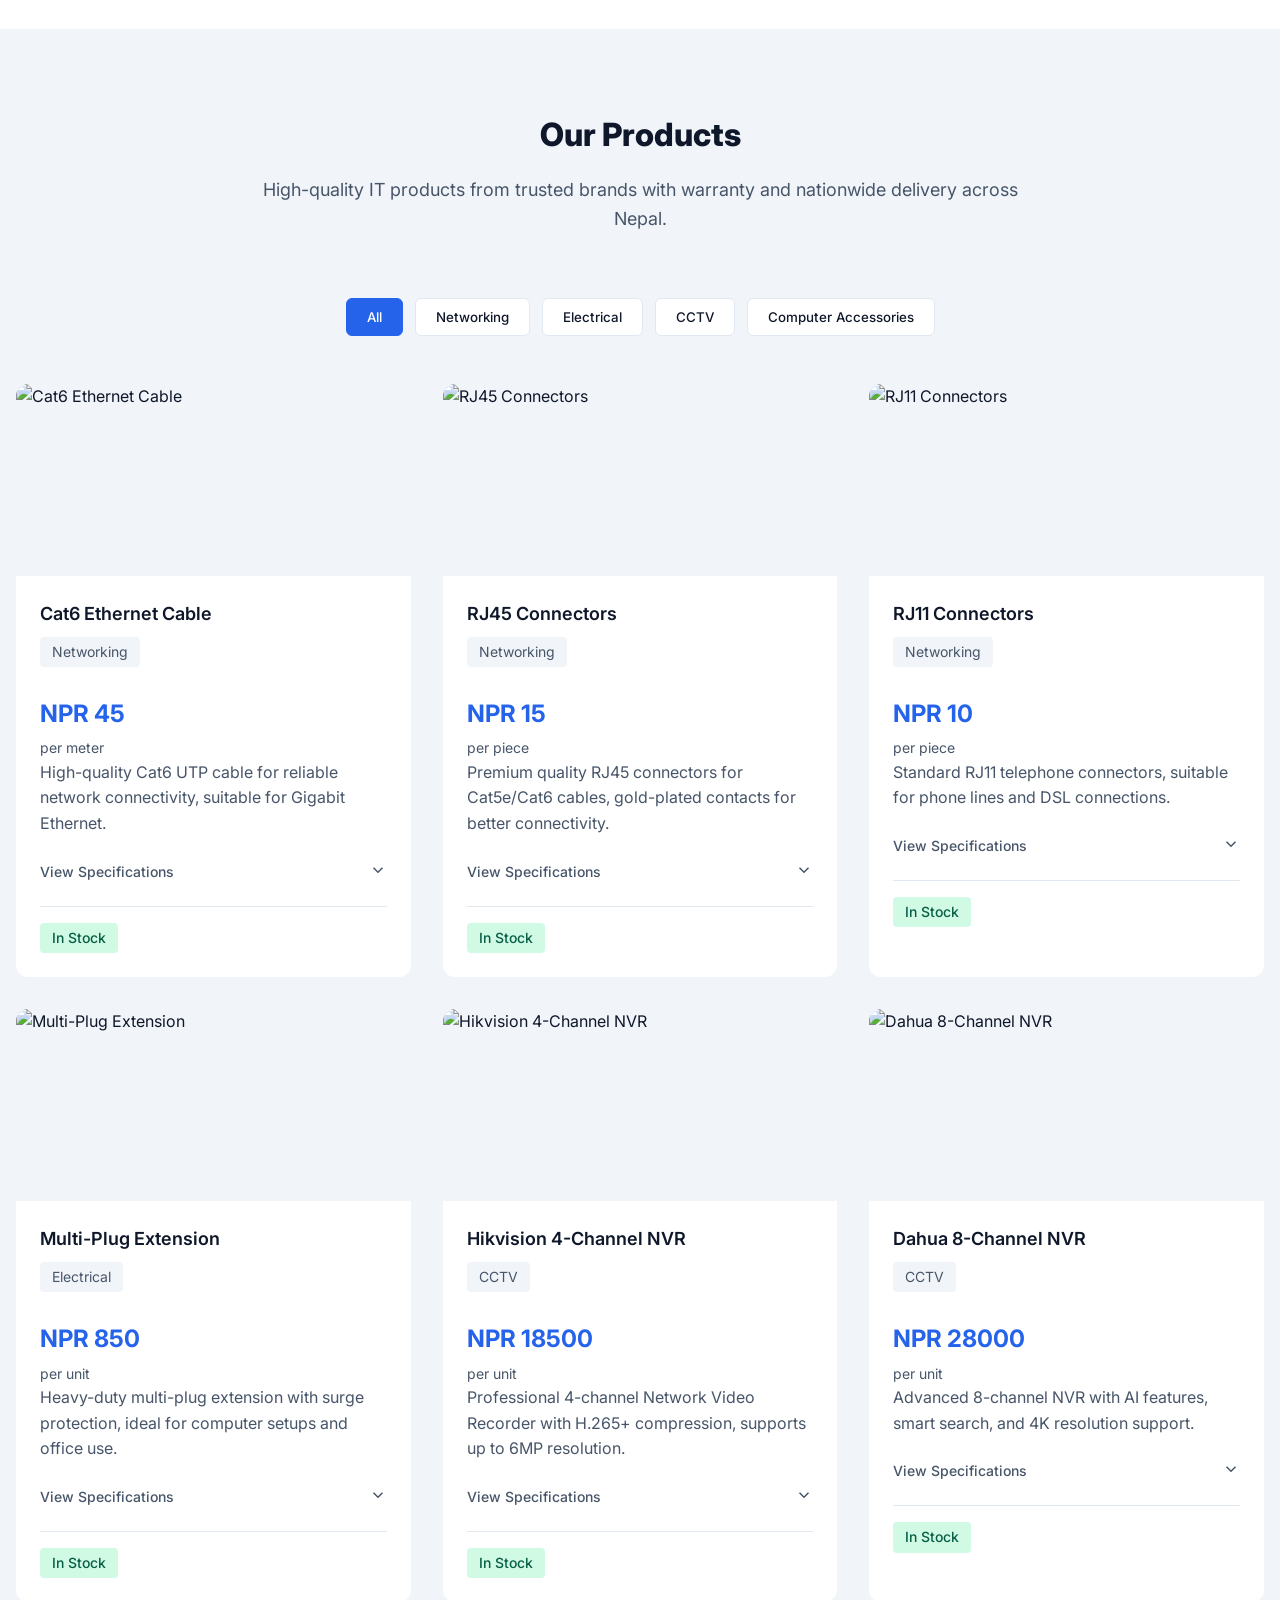
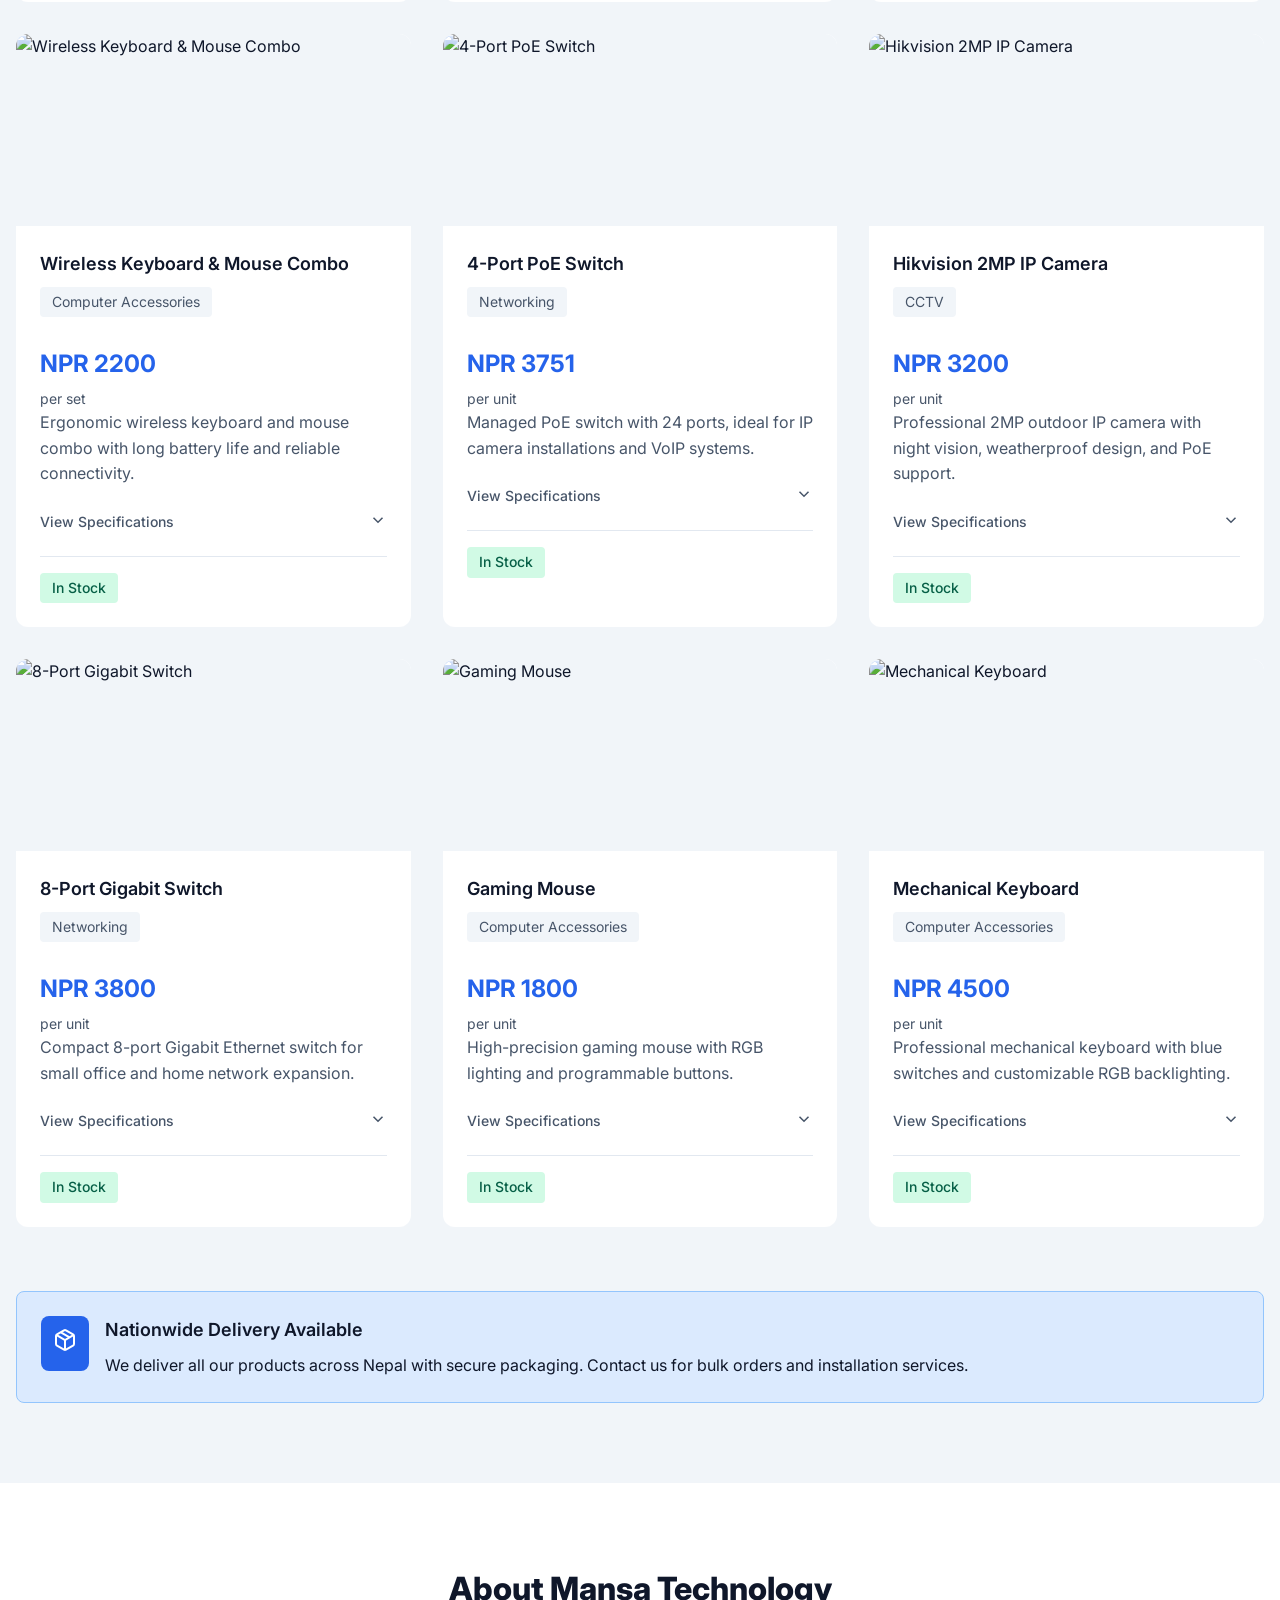
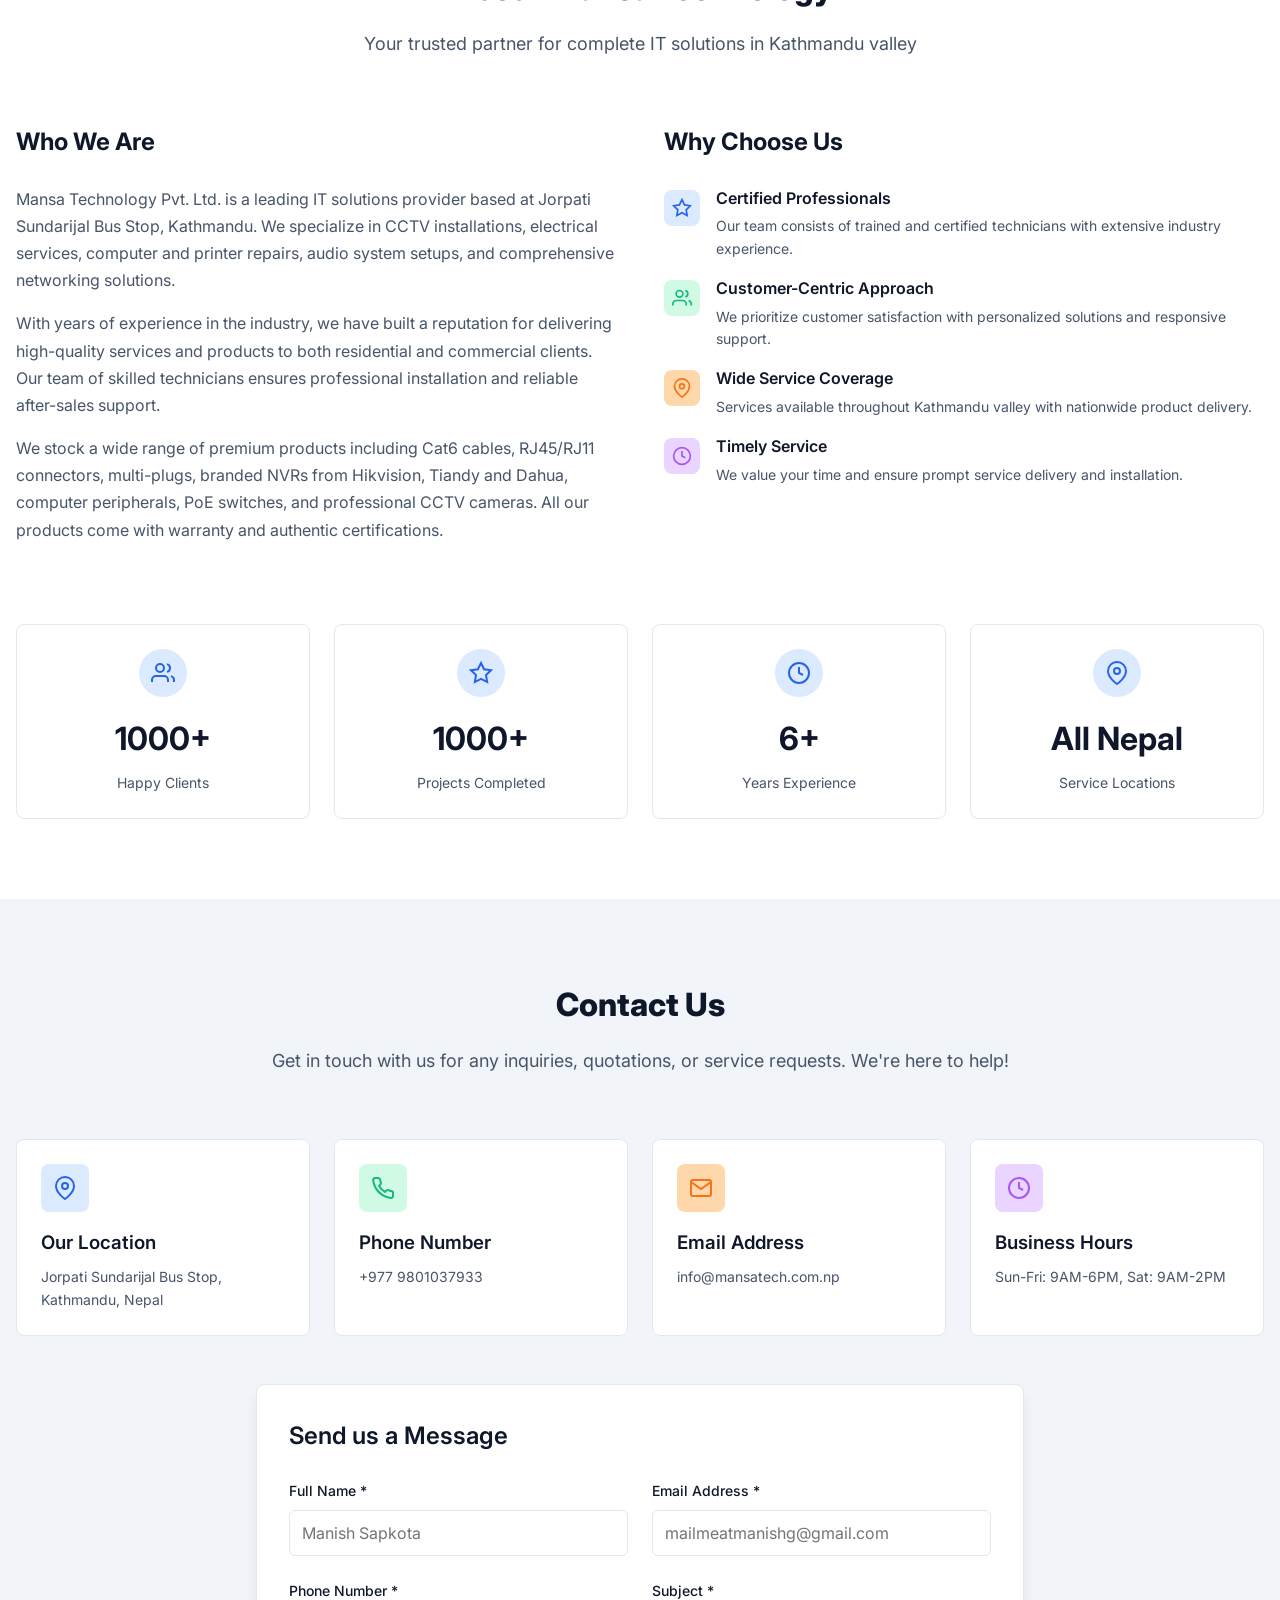
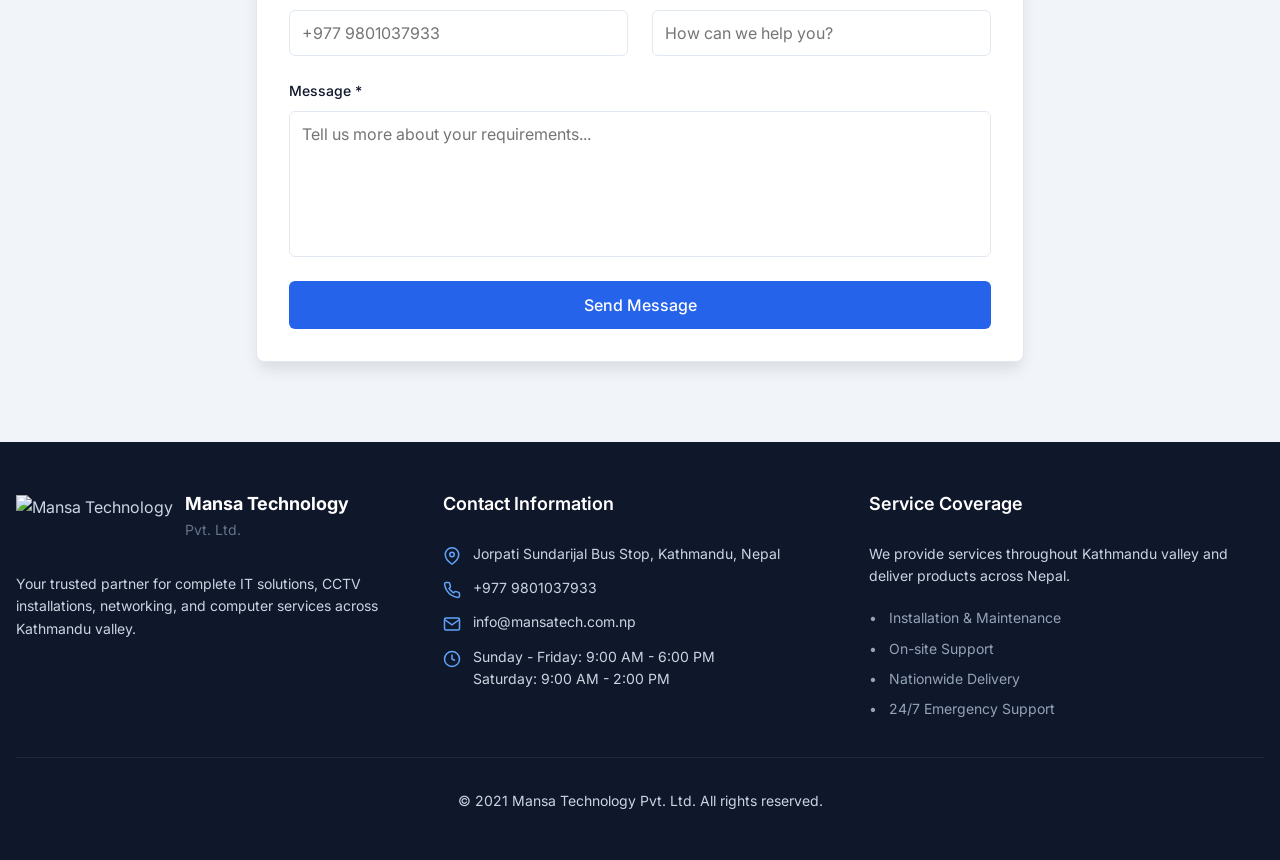
==== commit d8d0d407: "Update hero section content order Rearranged hero section content in index.html." ====
--- a/index.html
+++ b/index.html
@@ -55,8 +55,8 @@
             <div class="hero-grid">
                 <div class="hero-content">
                     <span class="hero-badge">Trusted IT Solutions Provider</span>
-                    <h2 class="hero-title">"Empower your business with cutting-edge IT solutions from MANSA TECHNOLOGY PVT. LTD.,your trusted partner for corporate IT services since 2021."</h2>
-                    <p class="hero-description">From CCTV installations to computer services, we provide comprehensive IT solutions across Kathmandu valley. Quality products, expert services, and reliable support.</p>
+                    <h2 class="hero-title">MANSA TECHNOLOGY PVT. LTD. </h2>
+                    <p class="hero-description">"Empower your business with cutting-edge IT solutions from MANSA TECHNOLOGY PVT. LTD.,your trusted partner for corporate IT services since 2021."</p>
                     <div class="hero-buttons">
                         <button class="btn-primary btn-lg" onclick="scrollToSection('contact')">Get Started</button>
                         <button class="btn-outline btn-lg" onclick="scrollToSection('products')">View Products</button>
@@ -451,4 +451,4 @@
 
     <script src="script.js"></script>
 </body>
-</html>+</html>
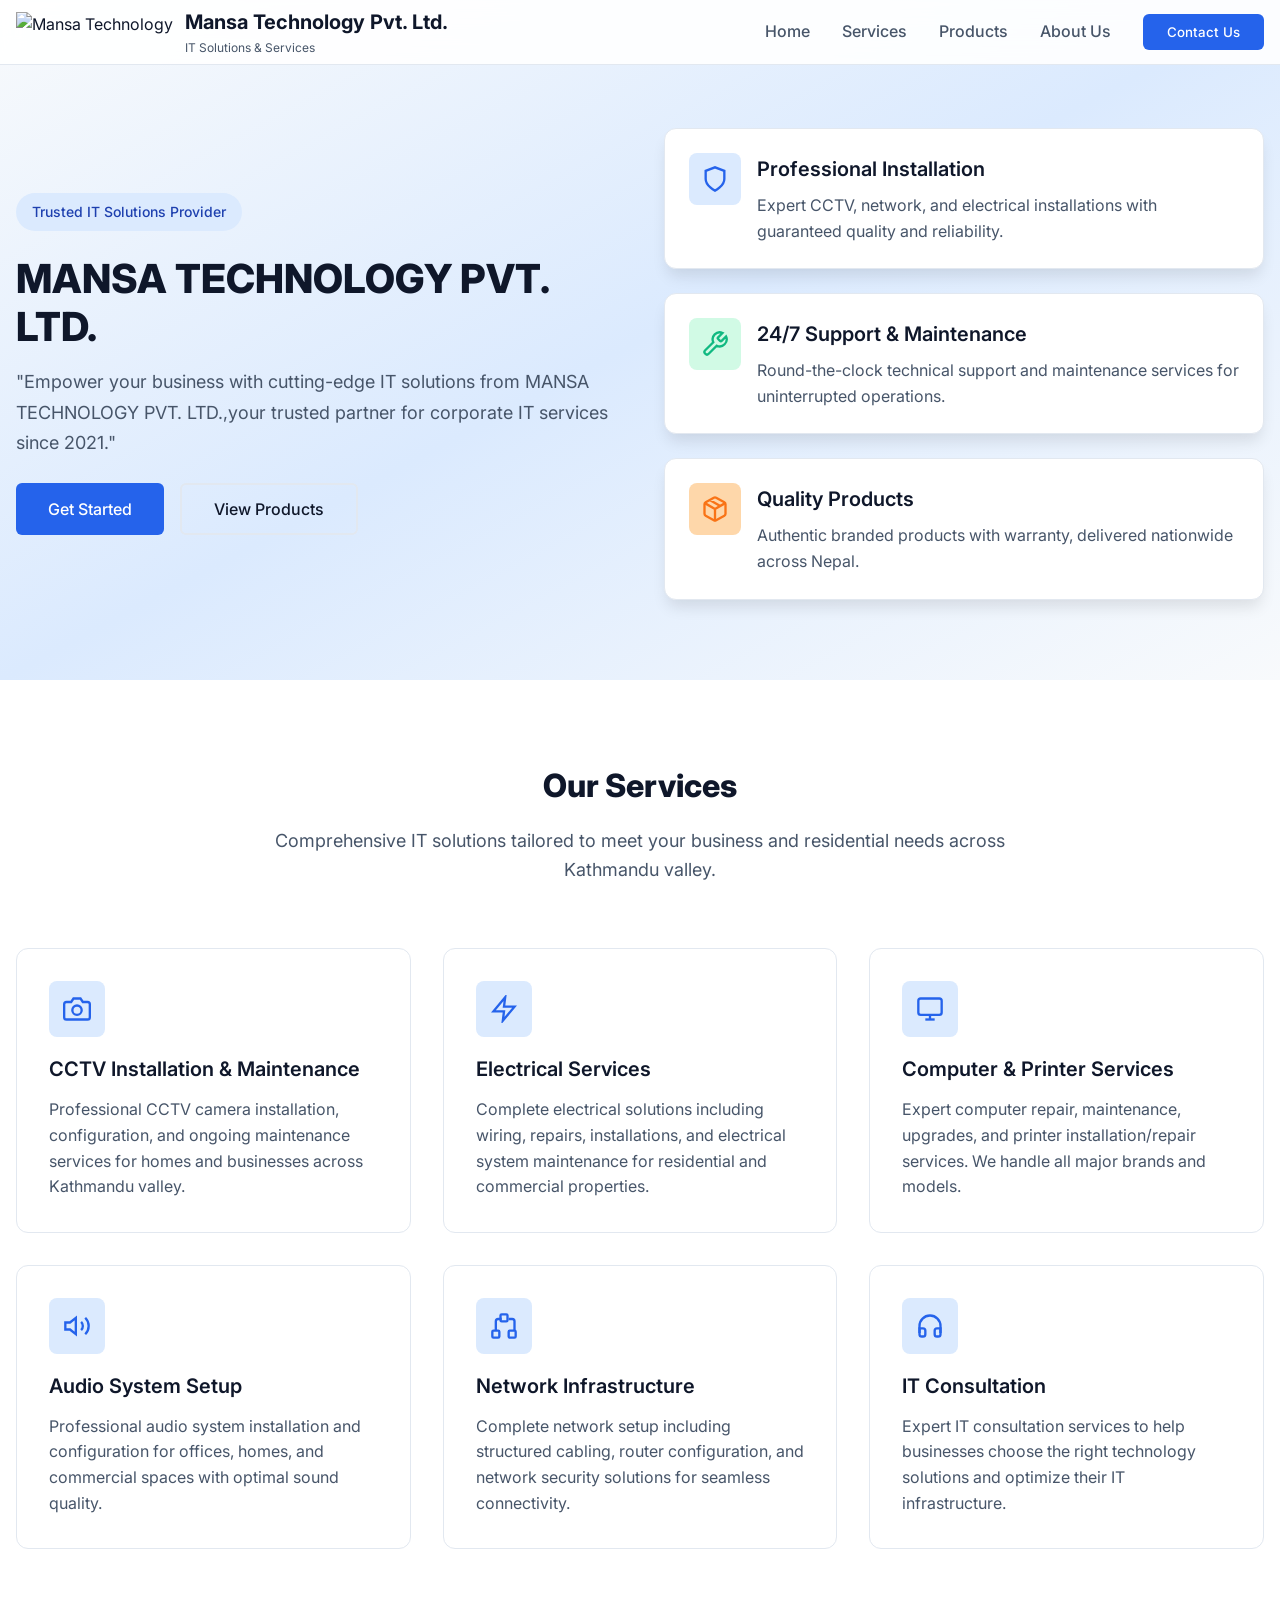
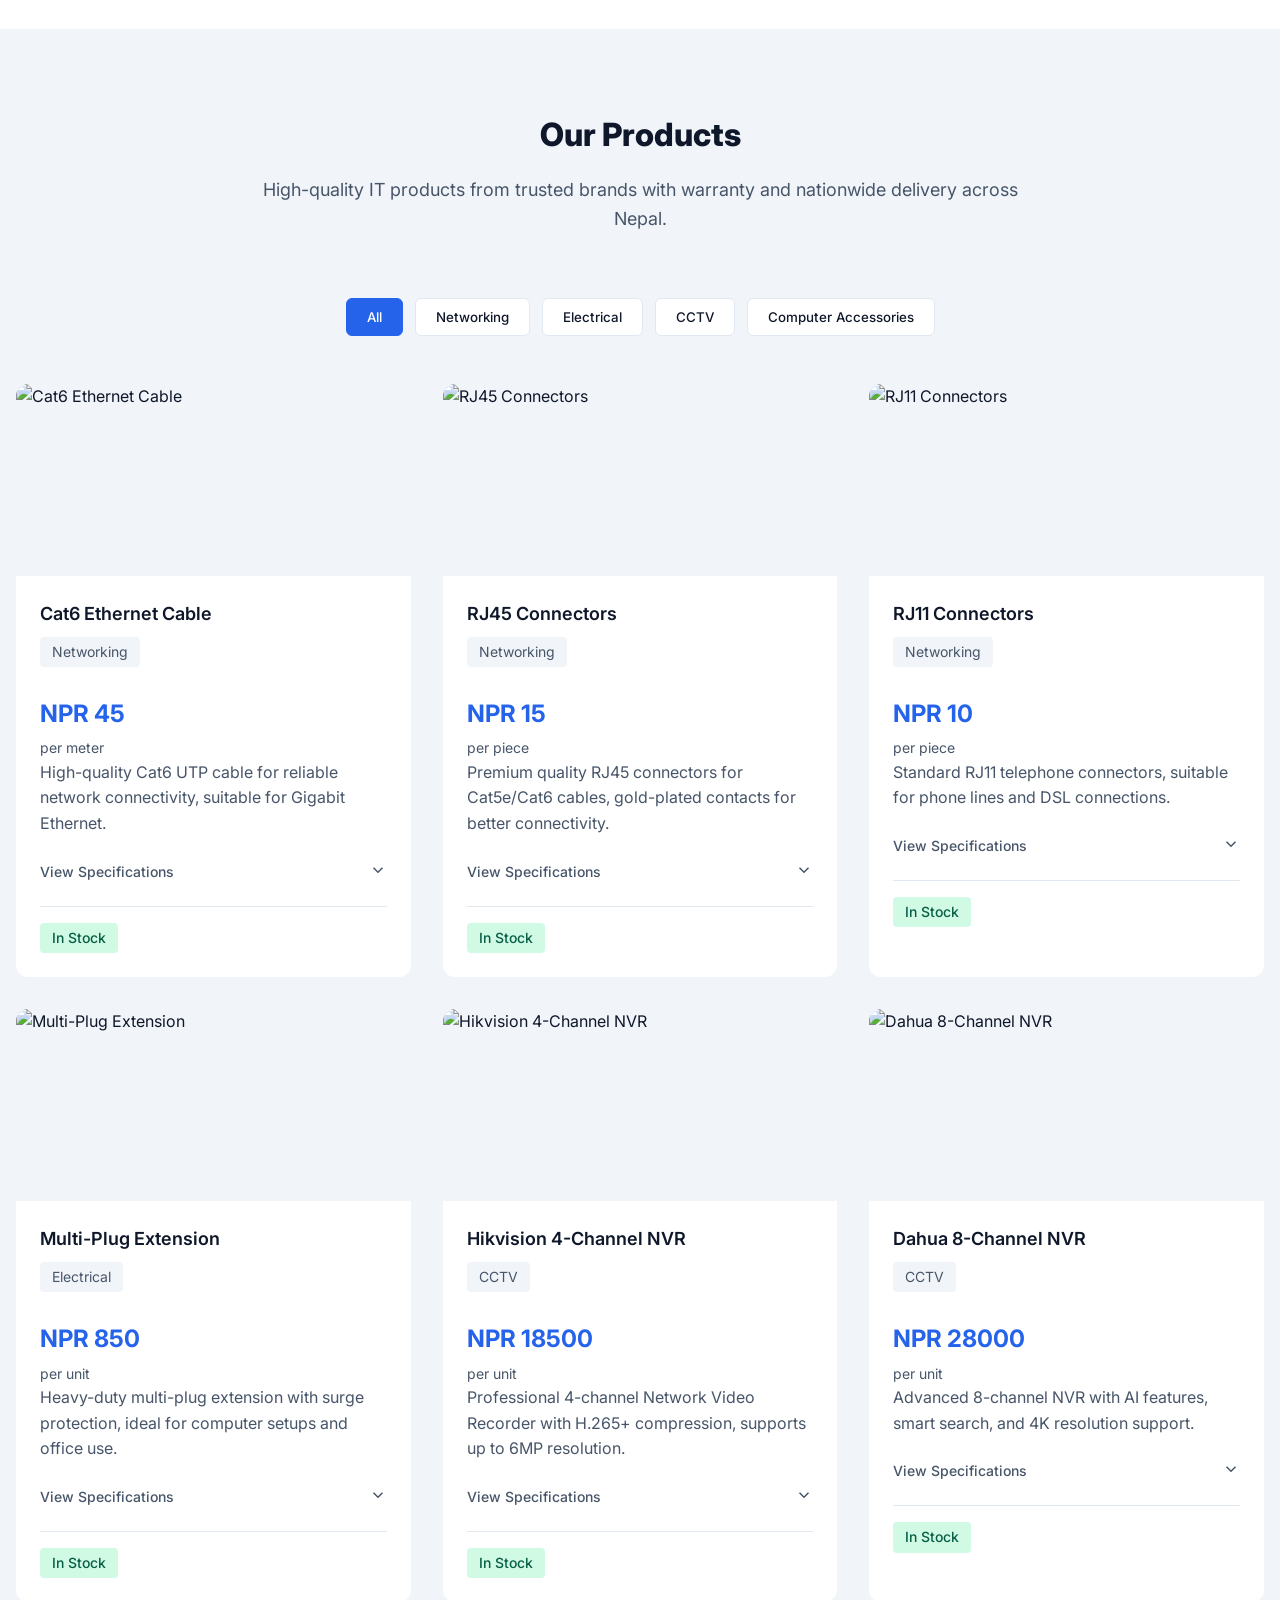
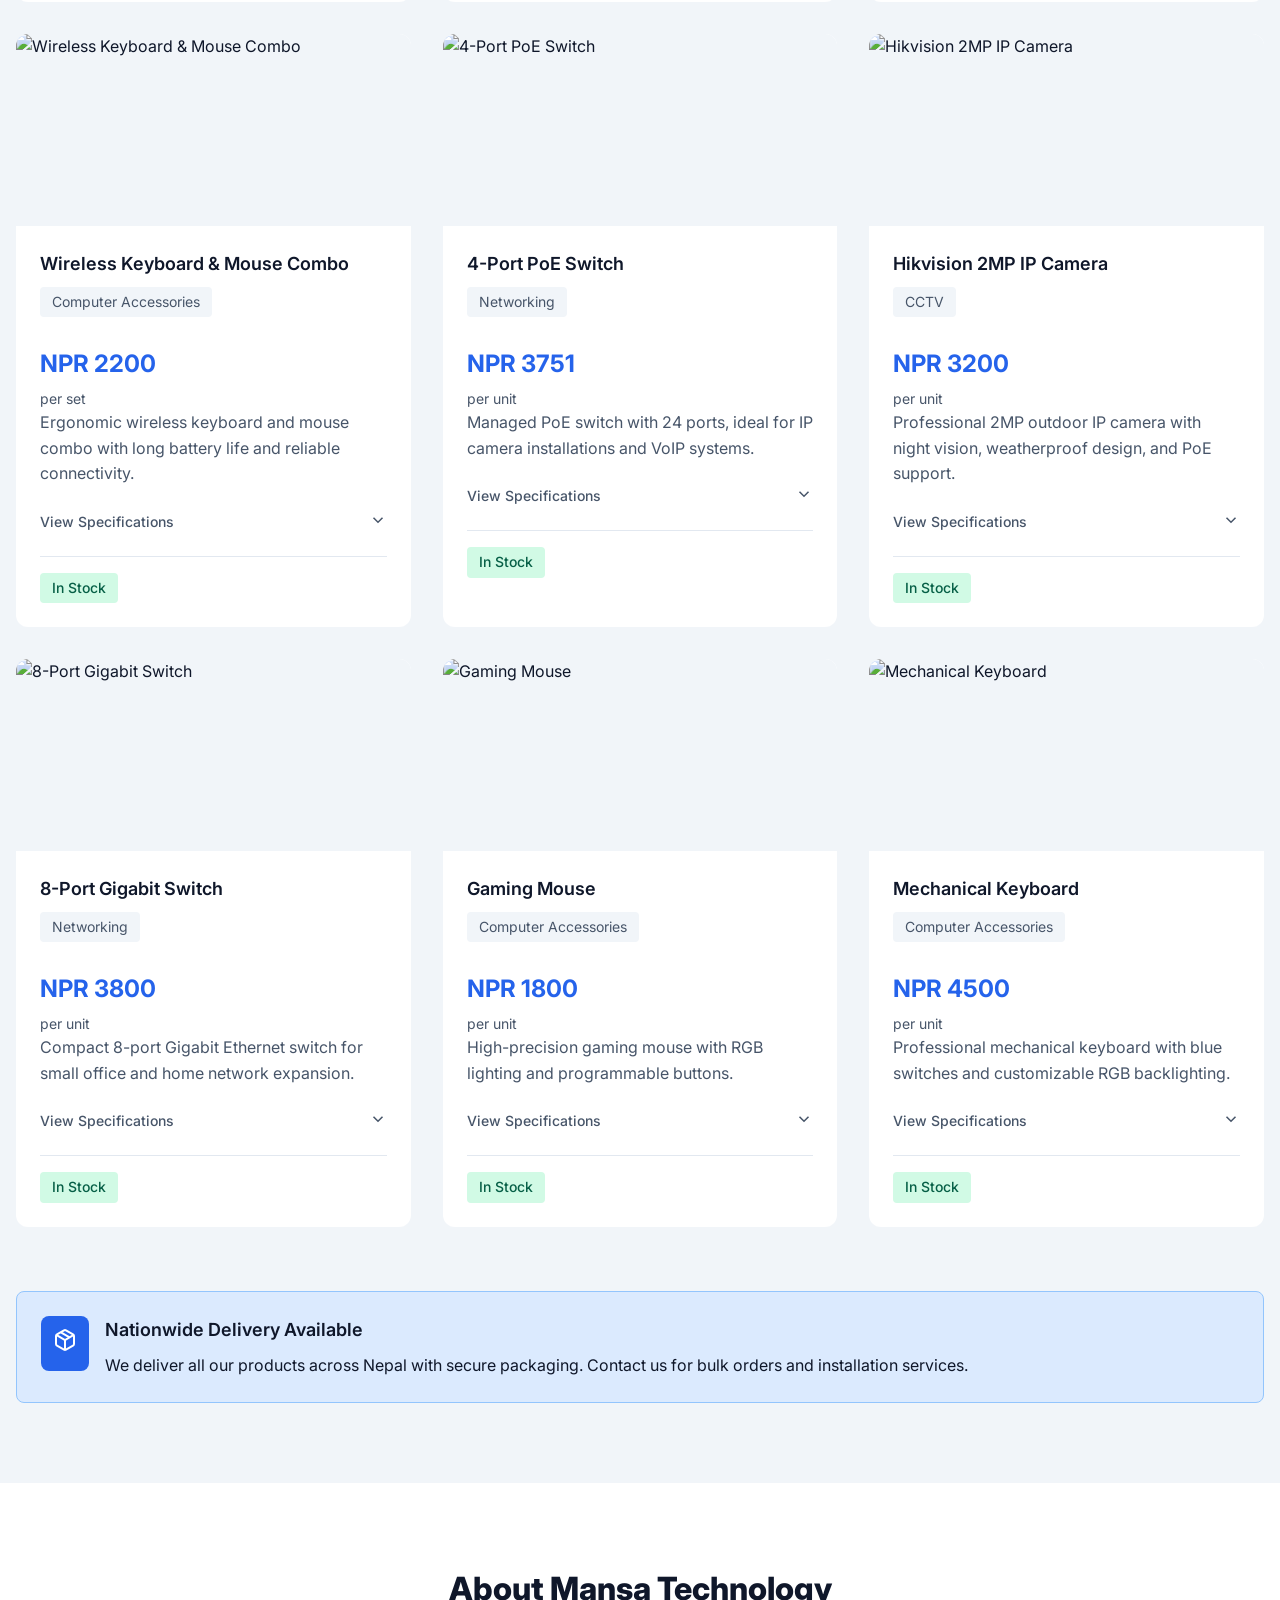
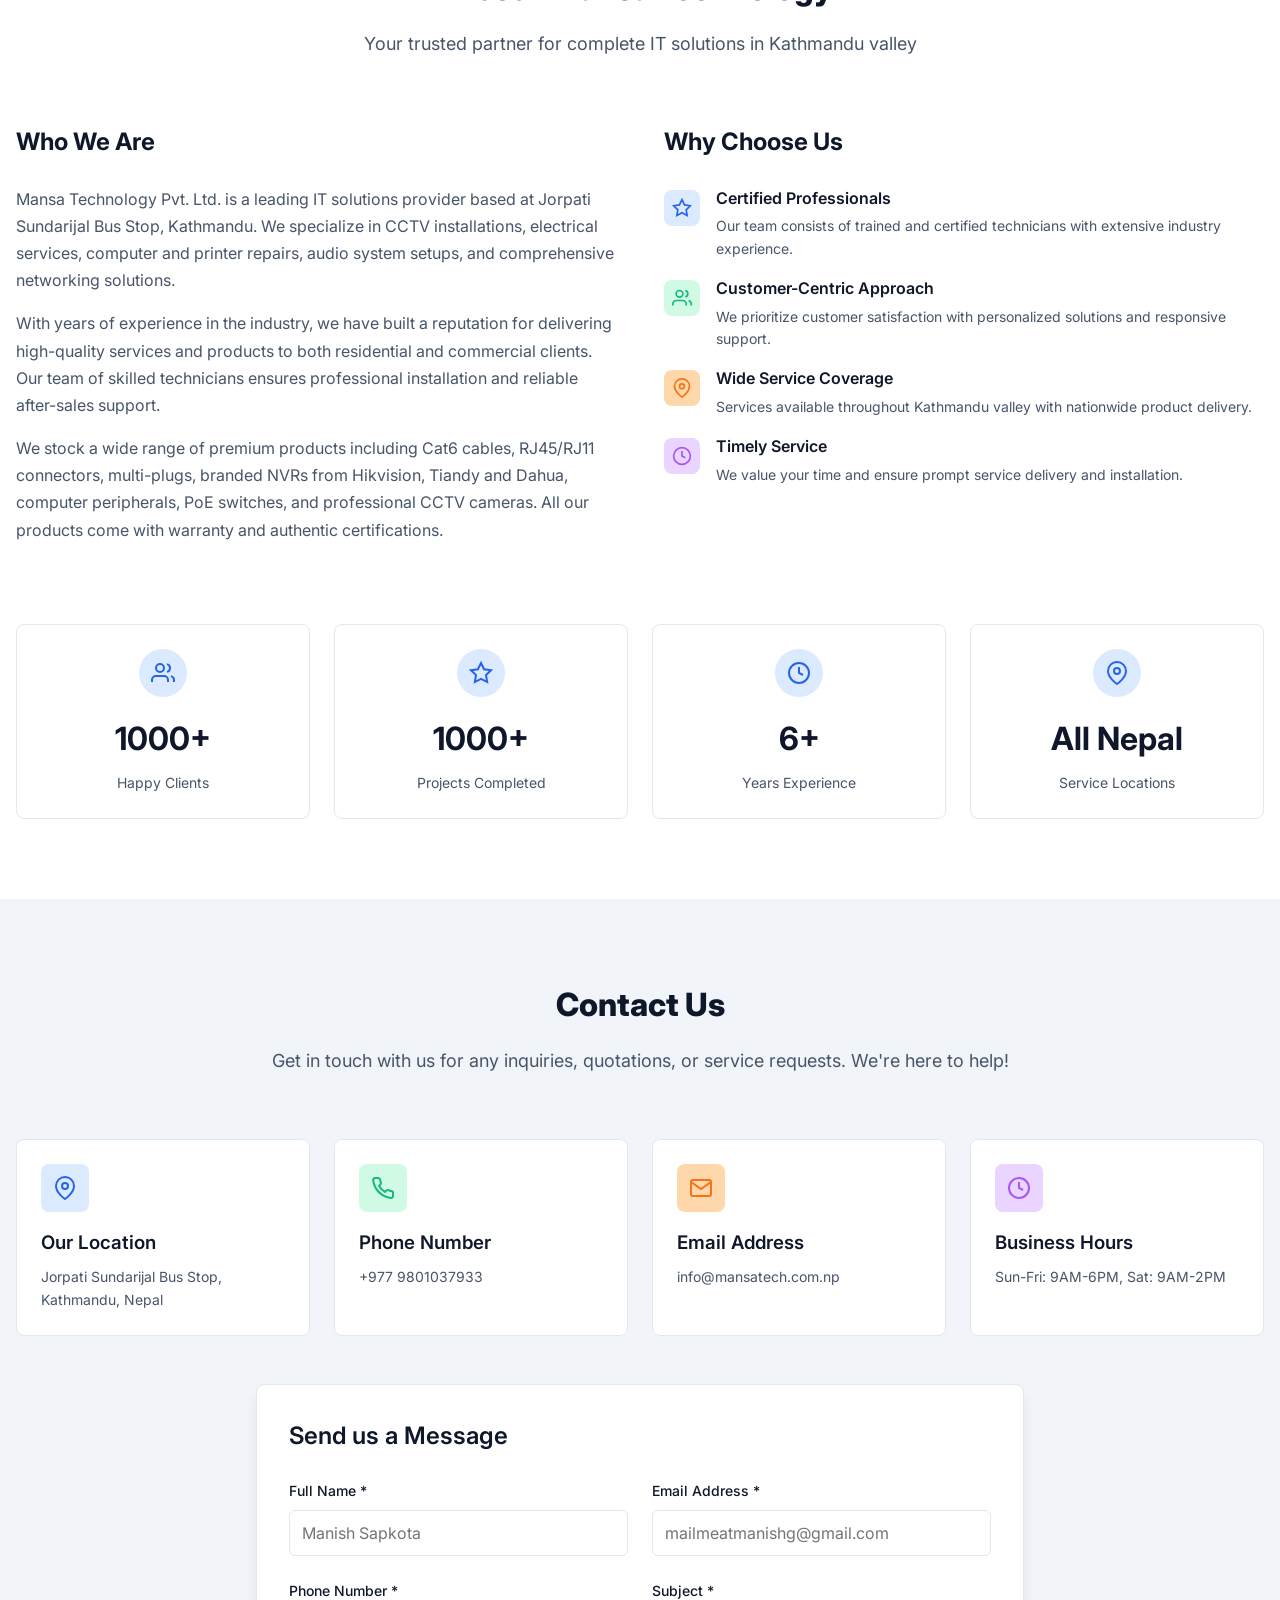
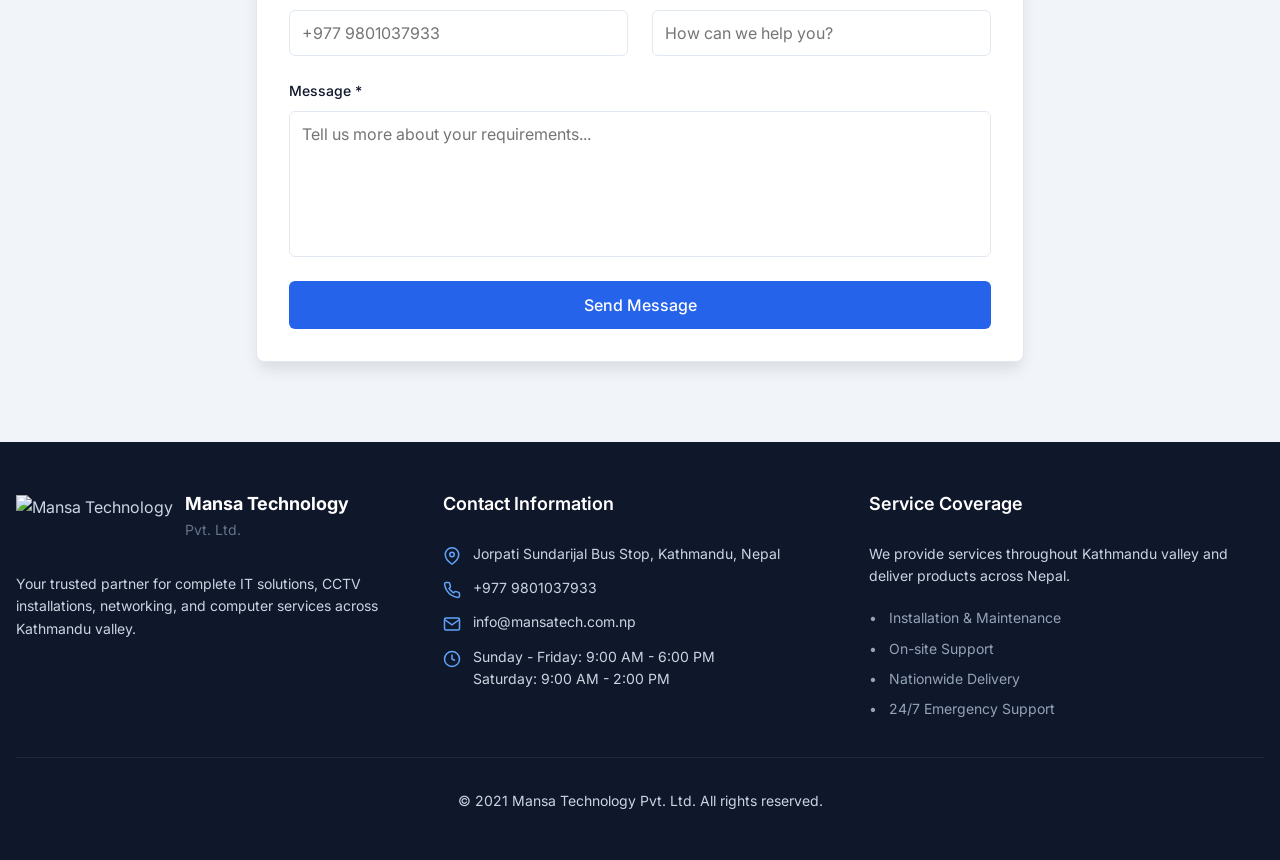
==== commit b0b8b4a9: "Update logo title to include 'Pvt. Ltd.' update on home" ====
--- a/index.html
+++ b/index.html
@@ -18,7 +18,7 @@
                 <div class="logo-section">
                     <img src="https://customer-assets.emergentagent.com/job_mansa-electronics/artifacts/6mdvtiyo_newlogo.png" alt="Mansa Technology" class="logo-img">
                     <div class="logo-text">
-                        <h1 class="logo-title">Mansa Technology</h1>
+                        <h1 class="logo-title">Mansa Technology Pvt. Ltd.</h1>
                         <p class="logo-subtitle">IT Solutions & Services</p>
                     </div>
                 </div>
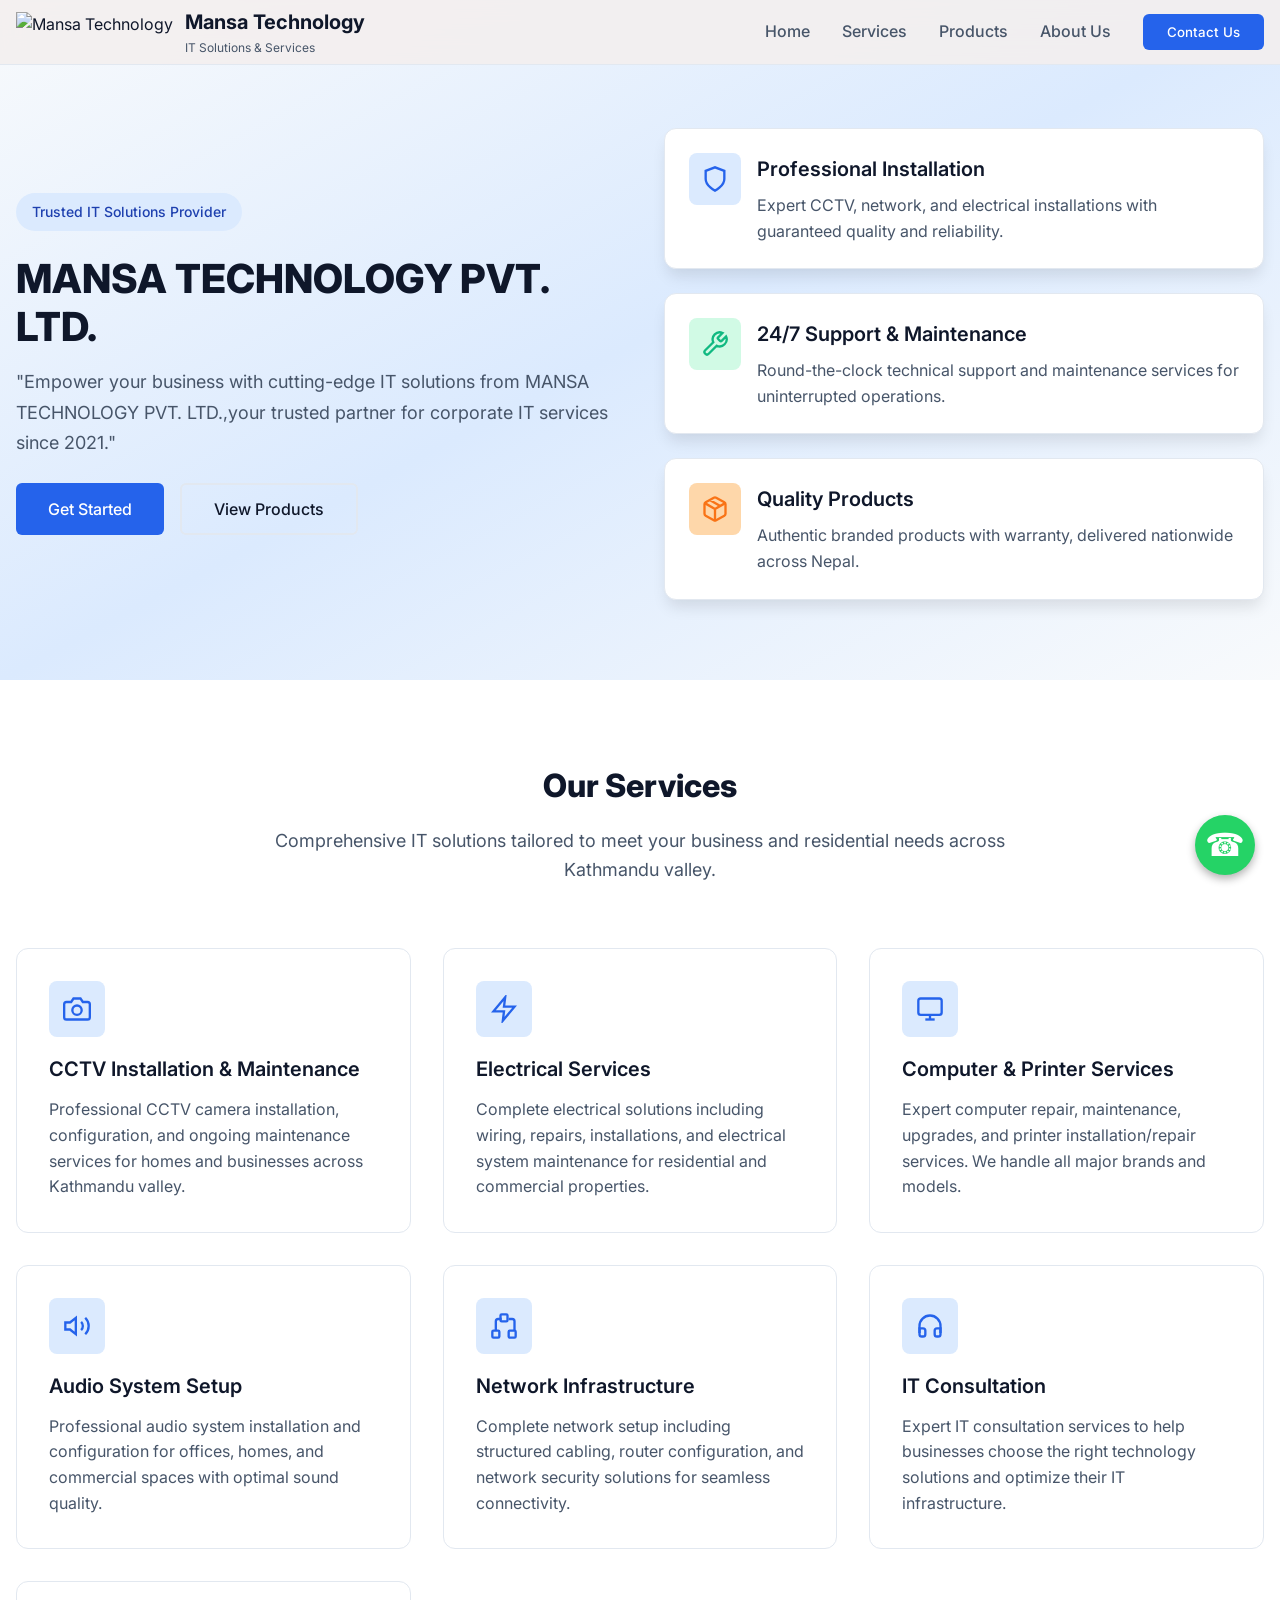
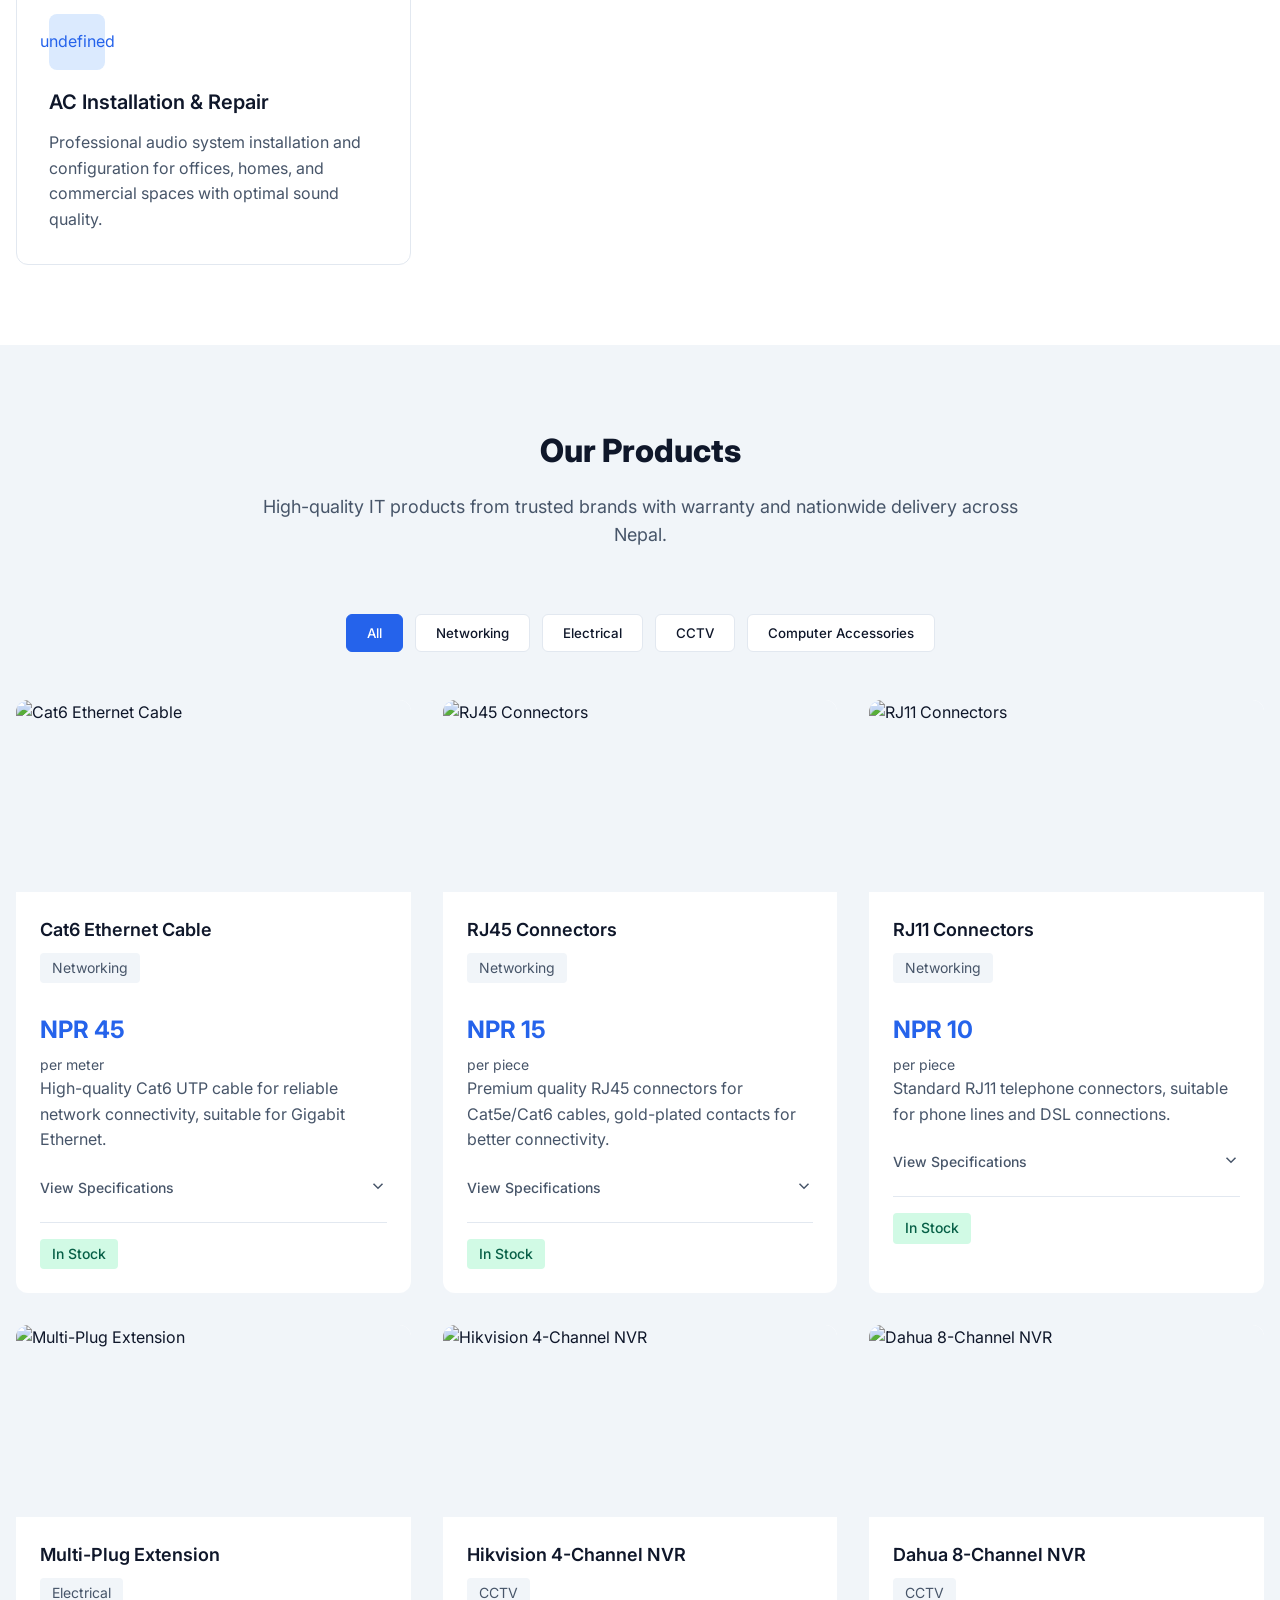
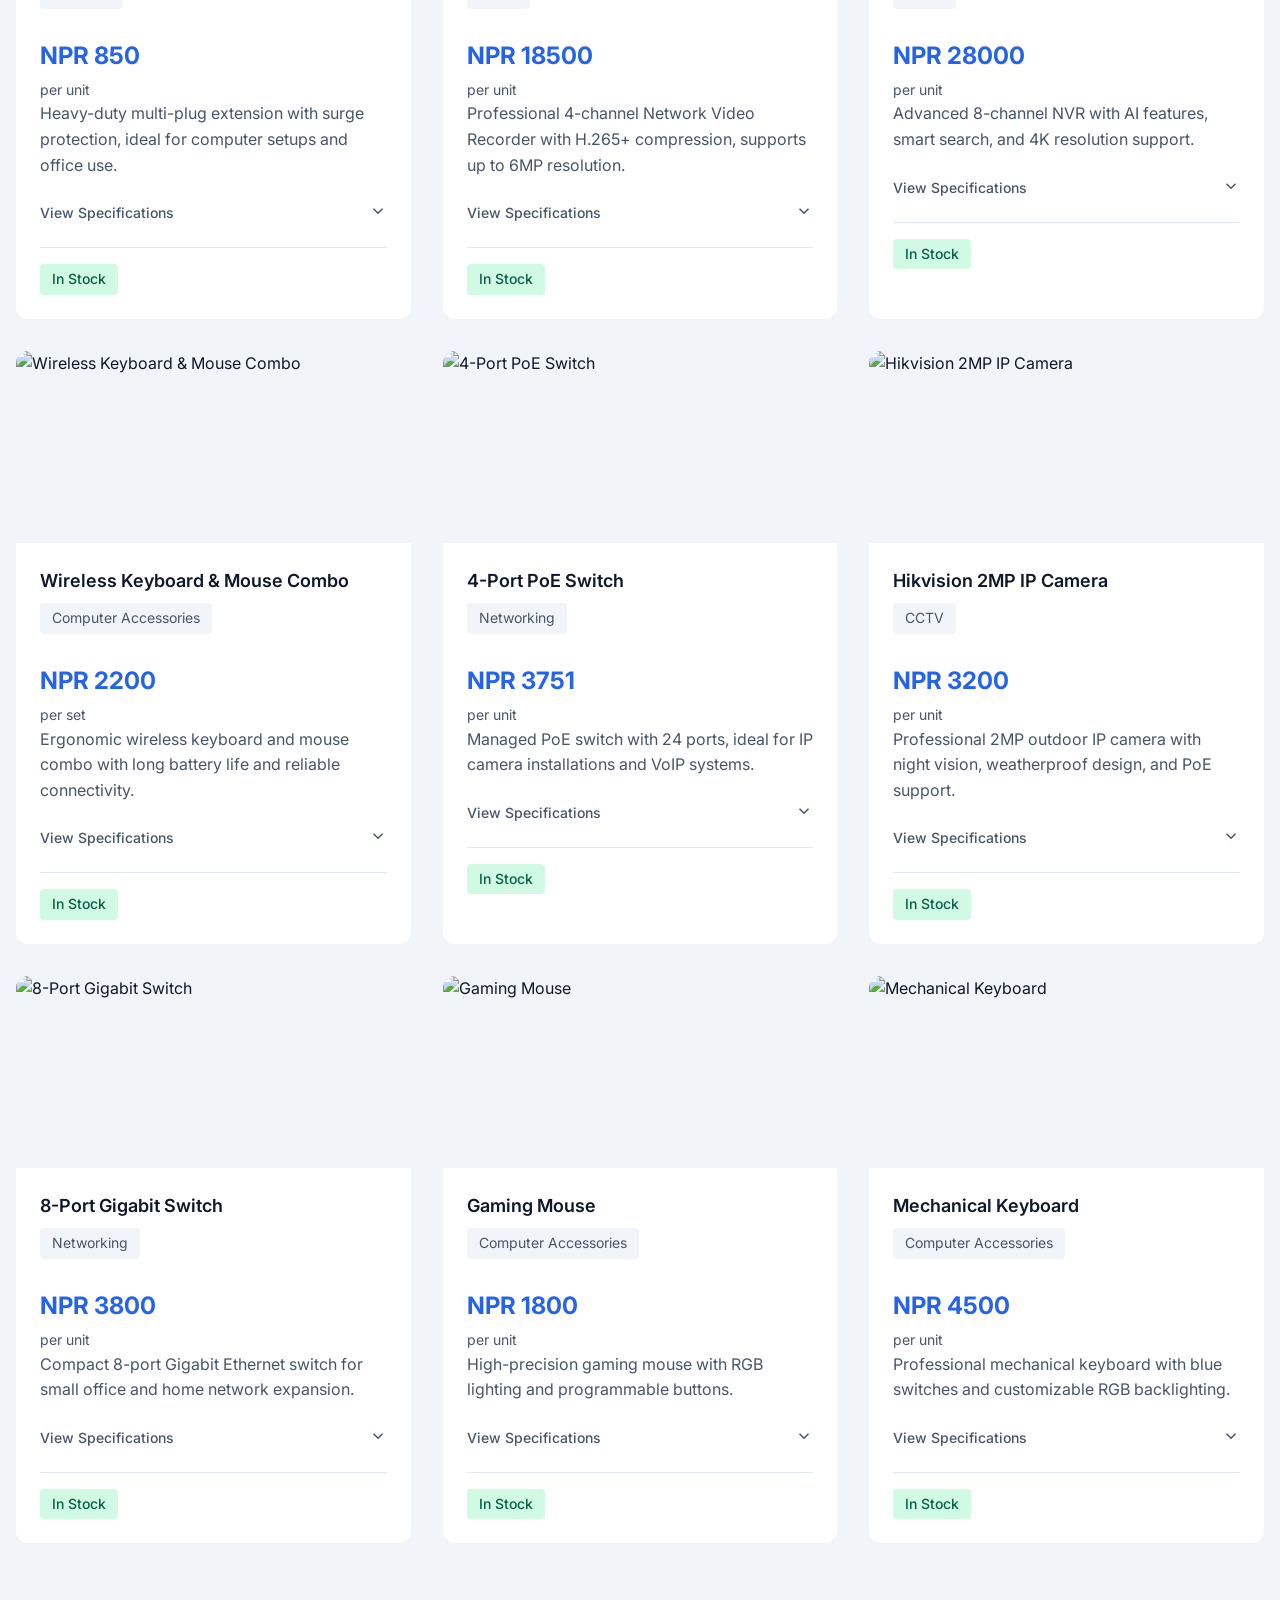
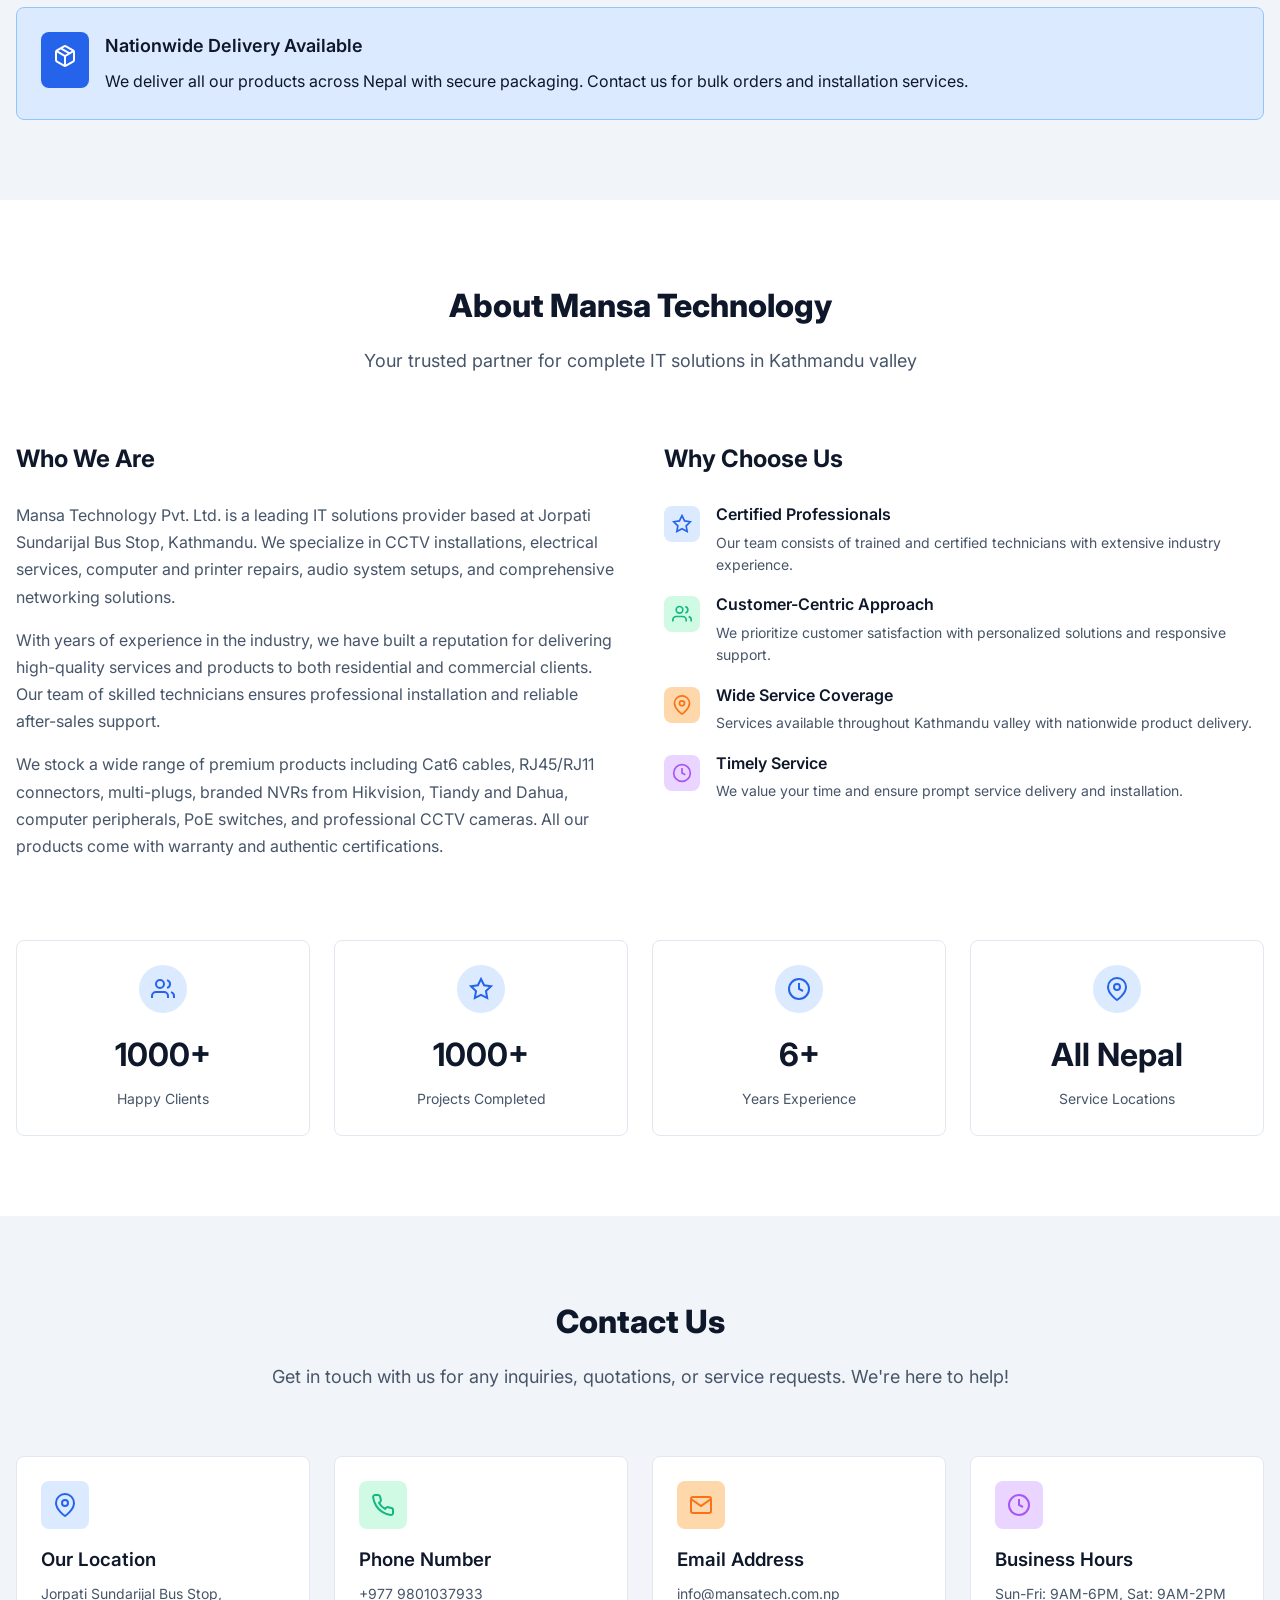
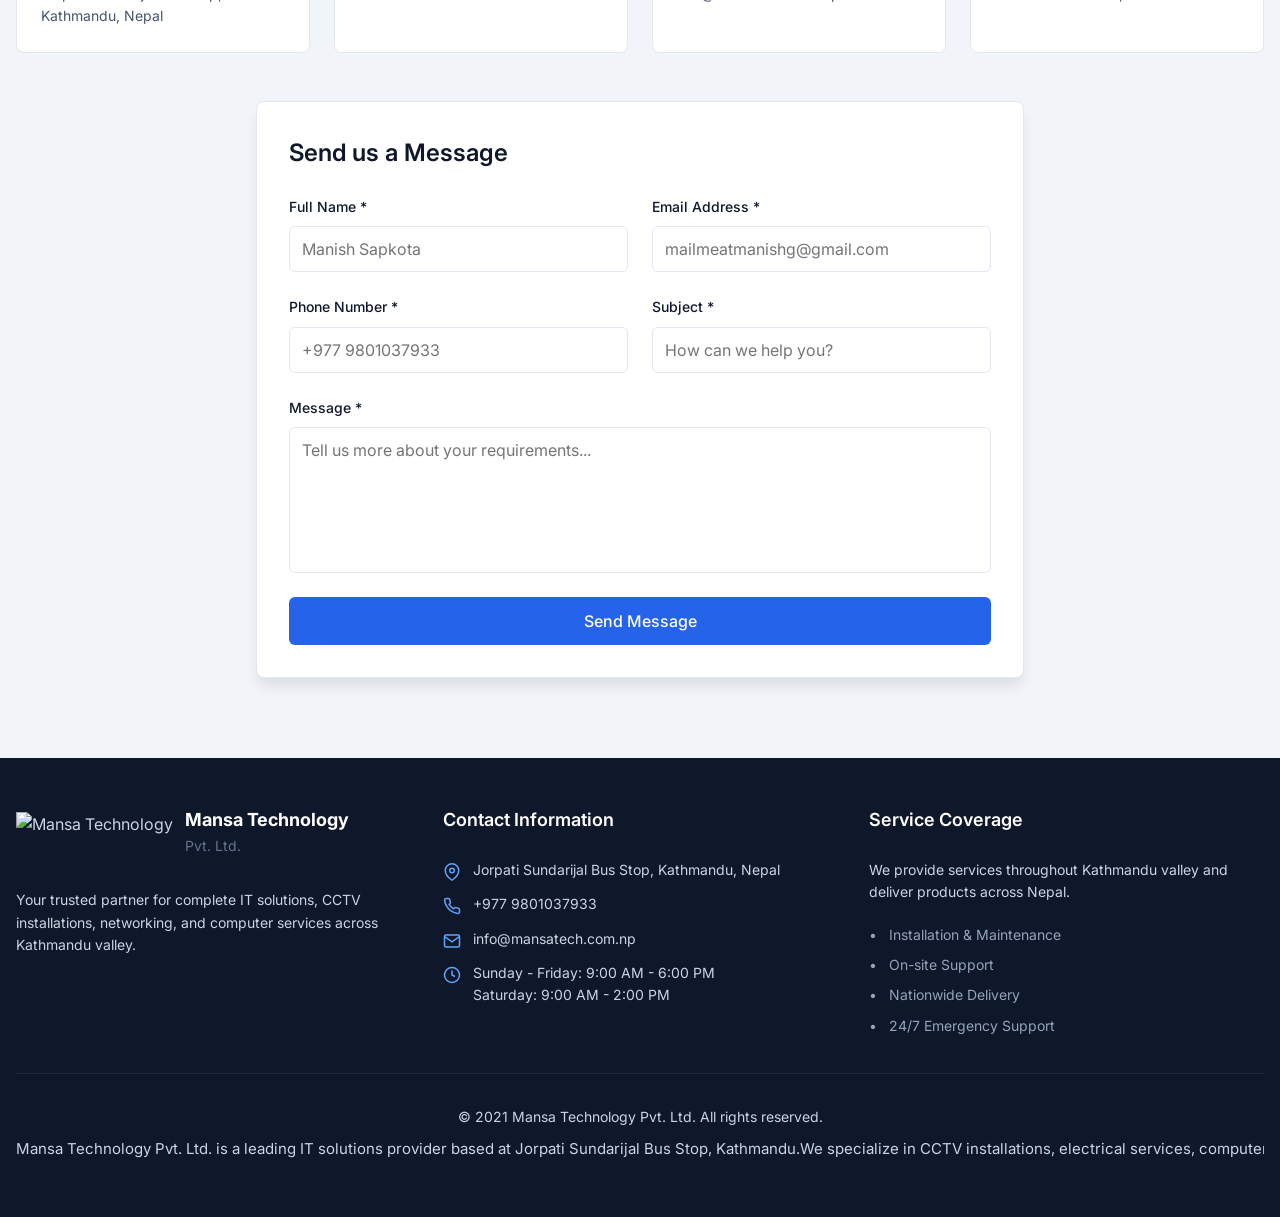
==== commit e9f60376: "Update logo and footer content in index.htmlbsa Updated logo image source and modified company name " ====
--- a/index.html
+++ b/index.html
@@ -16,9 +16,9 @@
         <div class="container">
             <div class="header-content">
                 <div class="logo-section">
-                    <img src="https://customer-assets.emergentagent.com/job_mansa-electronics/artifacts/6mdvtiyo_newlogo.png" alt="Mansa Technology" class="logo-img">
+                    <img src="newlogo.png" alt="Mansa Technology" class="logo-img">
                     <div class="logo-text">
-                        <h1 class="logo-title">Mansa Technology Pvt. Ltd.</h1>
+                        <h1 class="logo-title">Mansa Technology</h1>
                         <p class="logo-subtitle">IT Solutions & Services</p>
                     </div>
                 </div>
@@ -55,8 +55,9 @@
             <div class="hero-grid">
                 <div class="hero-content">
                     <span class="hero-badge">Trusted IT Solutions Provider</span>
-                    <h2 class="hero-title">MANSA TECHNOLOGY PVT. LTD. </h2>
-                    <p class="hero-description">"Empower your business with cutting-edge IT solutions from MANSA TECHNOLOGY PVT. LTD.,your trusted partner for corporate IT services since 2021."</p>
+                    <h2 class="hero-title">MANSA TECHNOLOGY PVT. LTD.</h2>
+                    <p class="hero-description">"Empower your business with cutting-edge IT solutions from MANSA TECHNOLOGY PVT. LTD.,your trusted partner for 
+                        corporate IT services since 2021."</p>
                     <div class="hero-buttons">
                         <button class="btn-primary btn-lg" onclick="scrollToSection('contact')">Get Started</button>
                         <button class="btn-outline btn-lg" onclick="scrollToSection('products')">View Products</button>
@@ -383,8 +384,9 @@
             <div class="footer-grid">
                 <div class="footer-col">
                     <div class="footer-logo">
-                        <img src="https://customer-assets.emergentagent.com/job_mansa-electronics/artifacts/6mdvtiyo_newlogo.png" alt="Mansa Technology" class="footer-logo-img">
+                        <img src="newlogo.png" alt="Mansa Technology" class="footer-logo-img">
                         <div>
+                            
                             <h3 class="footer-logo-title">Mansa Technology</h3>
                             <p class="footer-logo-subtitle">Pvt. Ltd.</p>
                         </div>
@@ -442,6 +444,40 @@
             
             <div class="footer-bottom">
                 <p>&copy; 2021 Mansa Technology Pvt. Ltd. All rights reserved.</p>
+                <div Class="manish-ticker">
+                    <ul>
+                        <li>
+                            <span> Mansa Technology Pvt. Ltd. is a leading IT solutions provider based at Jorpati Sundarijal Bus Stop, 
+                                Kathmandu.
+                            </span>
+                        </li>
+                        <li>
+                            <span> We specialize in CCTV installations, electrical services, computer and printer repairs, 
+                                audio system setups, and comprehensive networking solutions.
+                            </span>
+                        </li>
+                        <li>
+                            <span> With years of experience in the industry, we have built a reputation for delivering high-quality services and products to 
+                                both residential and commercial clients.
+                            </span>
+                        </li>
+                        <li>
+                            <span>  Our team of skilled technicians ensures professional installation and reliable after-sales support.
+                            </span>
+                        </li>
+                        <li>
+                            <span> We stock a wide range of premium products including Cat6 cables, RJ45/RJ11 connectors, multi-plugs, branded NVRs from Hikvision,
+                                Tiandy and Dahua, computer peripherals, PoE switches, and professional CCTV cameras.
+                            </span>
+                        </li>
+                        <li>
+
+                            <span> All our products come with warranty and authentic certifications.
+                            </span>
+                        </li>
+                    </ul>
+                </div>
+            
             </div>
         </div>
     </footer>
@@ -450,5 +486,17 @@
     <div id="toast" class="toast"></div>
 
     <script src="script.js"></script>
+    <a href="https://wa.me/9779801037933?text=Hello%20I%20am%20interested%20in%20your%20services"
+     class="whatsapp-btn"
+     target="_blank"
+     src="whatsapp_button_image_url"
+     alt="WhatsApp Button"
+     aria-label="Chat on WhatsApp">
+    ☎
+</a>
 </body>
 </html>
+
+
+
+
--- a/styles.css
+++ b/styles.css
@@ -68,7 +68,7 @@
     left: 0;
     right: 0;
     z-index: 1000;
-    background: rgba(255, 255, 255, 0.9);
+    background: rgba(243, 239, 239, 0.9);
     backdrop-filter: blur(12px);
     border-bottom: 1px solid var(--color-border);
 }
@@ -972,6 +972,55 @@
     font-size: 0.875rem;
     color: #cbd5e1;
 }
+.whatsapp-btn {
+            position: fixed;
+            bottom: 25px;
+            right: 25px;
+            background: #25D366;
+            color: #fff;
+            width: 60px;
+            height: 60px;
+            border-radius: 50%;
+            display: flex;
+            align-items: center;
+            justify-content: center;
+            text-decoration: none;
+            font-size: 32px;
+            box-shadow: 0 4px 8px rgba(0,0,0,0.3);
+            z-index: 999;
+        }
+.whatsapp-btn:hover {
+    background: #1ebe5d;
+    }
+.manish-ticker {
+    font-size: 15px;
+    padding-block: 8px;
+    border-block: 0px solid #ccc;
+    overflow: hidden;
+    user-select: none;
+    display: flex;
+    gap: var(--gap);
+
+    animation:scroll 40s linear infinite;
+    }
+.manish-ticker:hover ul{
+        animation-play-state: paused;
+    }
+
+    @keyframes scroll{
+        to{
+            transform: translateX(calc(-100%));
+        }
+    }
+    .manish-ticker ul{
+    list-style: none;
+    flex-shrink: 0;
+    min-width: 200%;
+    display: flex;
+    justify-content: space-between;
+    align-items: center;
+    gap: var(--gap);
+    }
 
 /* Responsive Design */
 @media (min-width: 768px) {
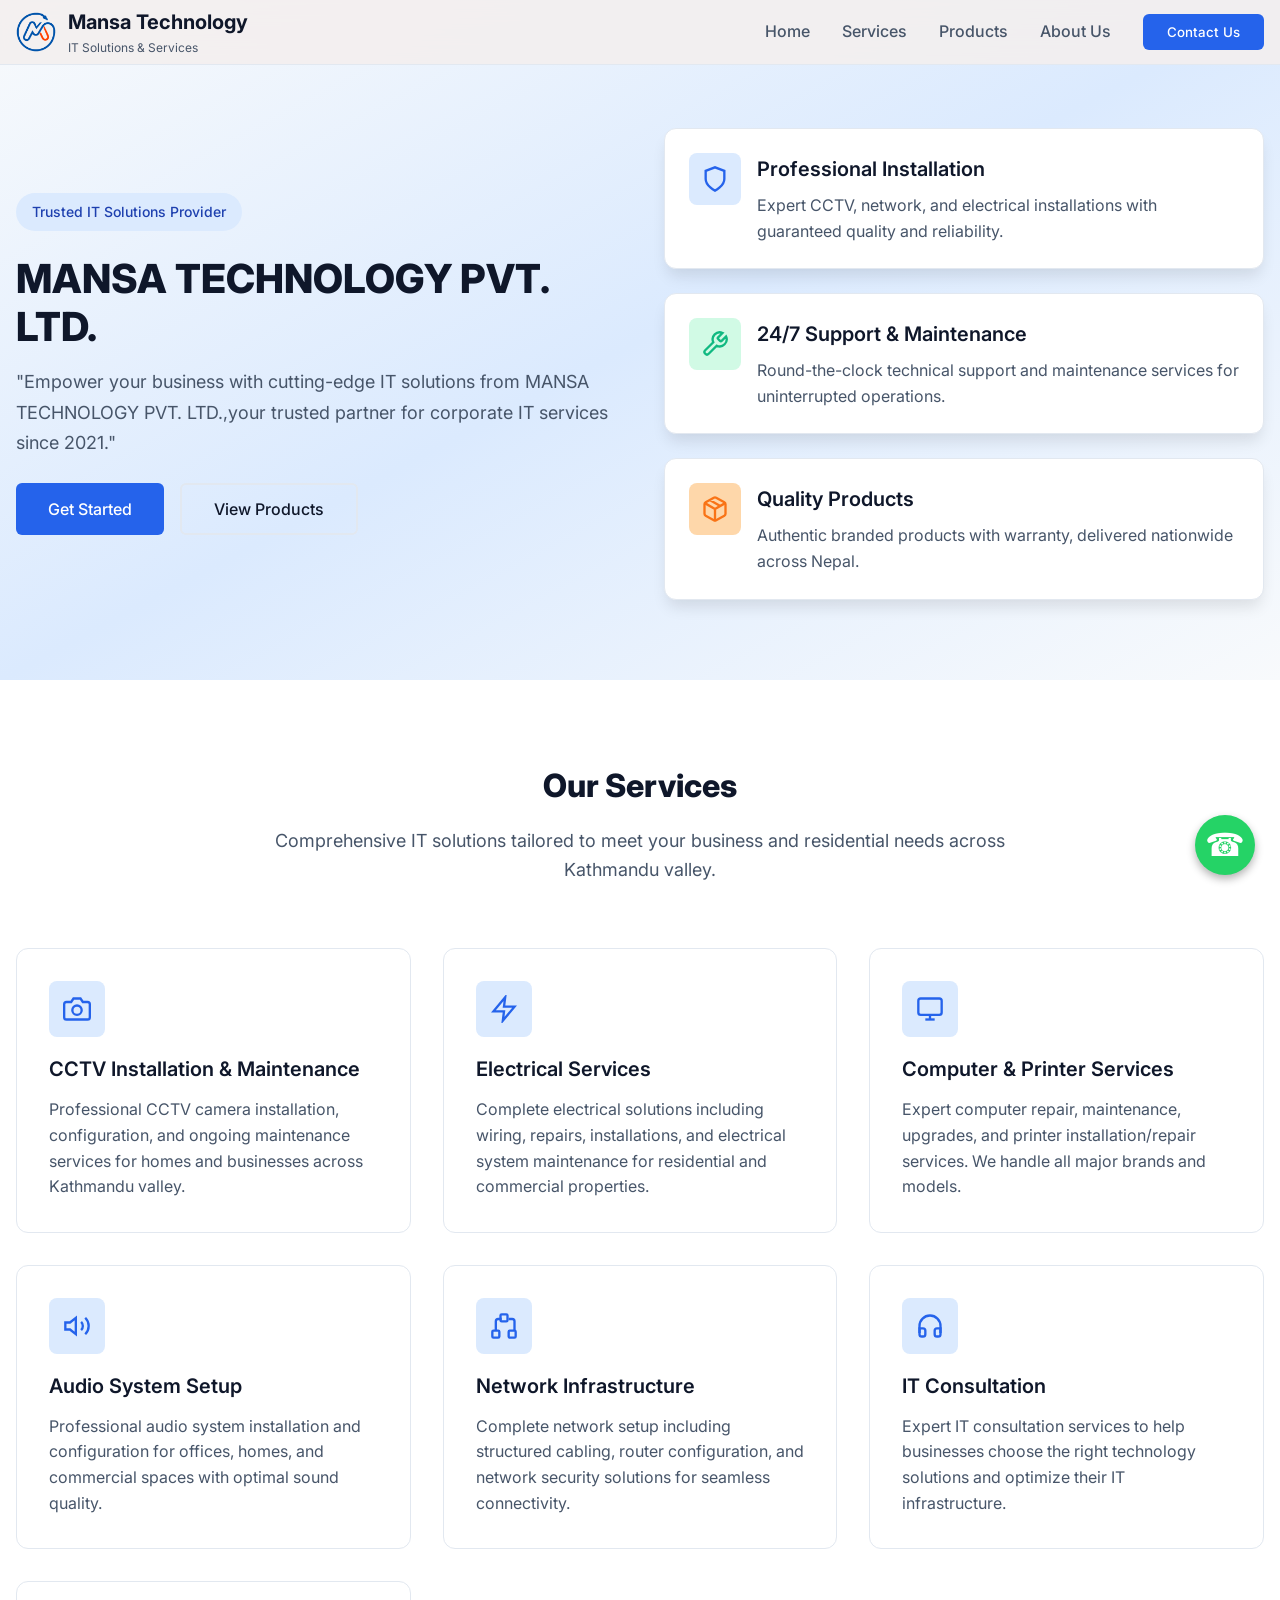
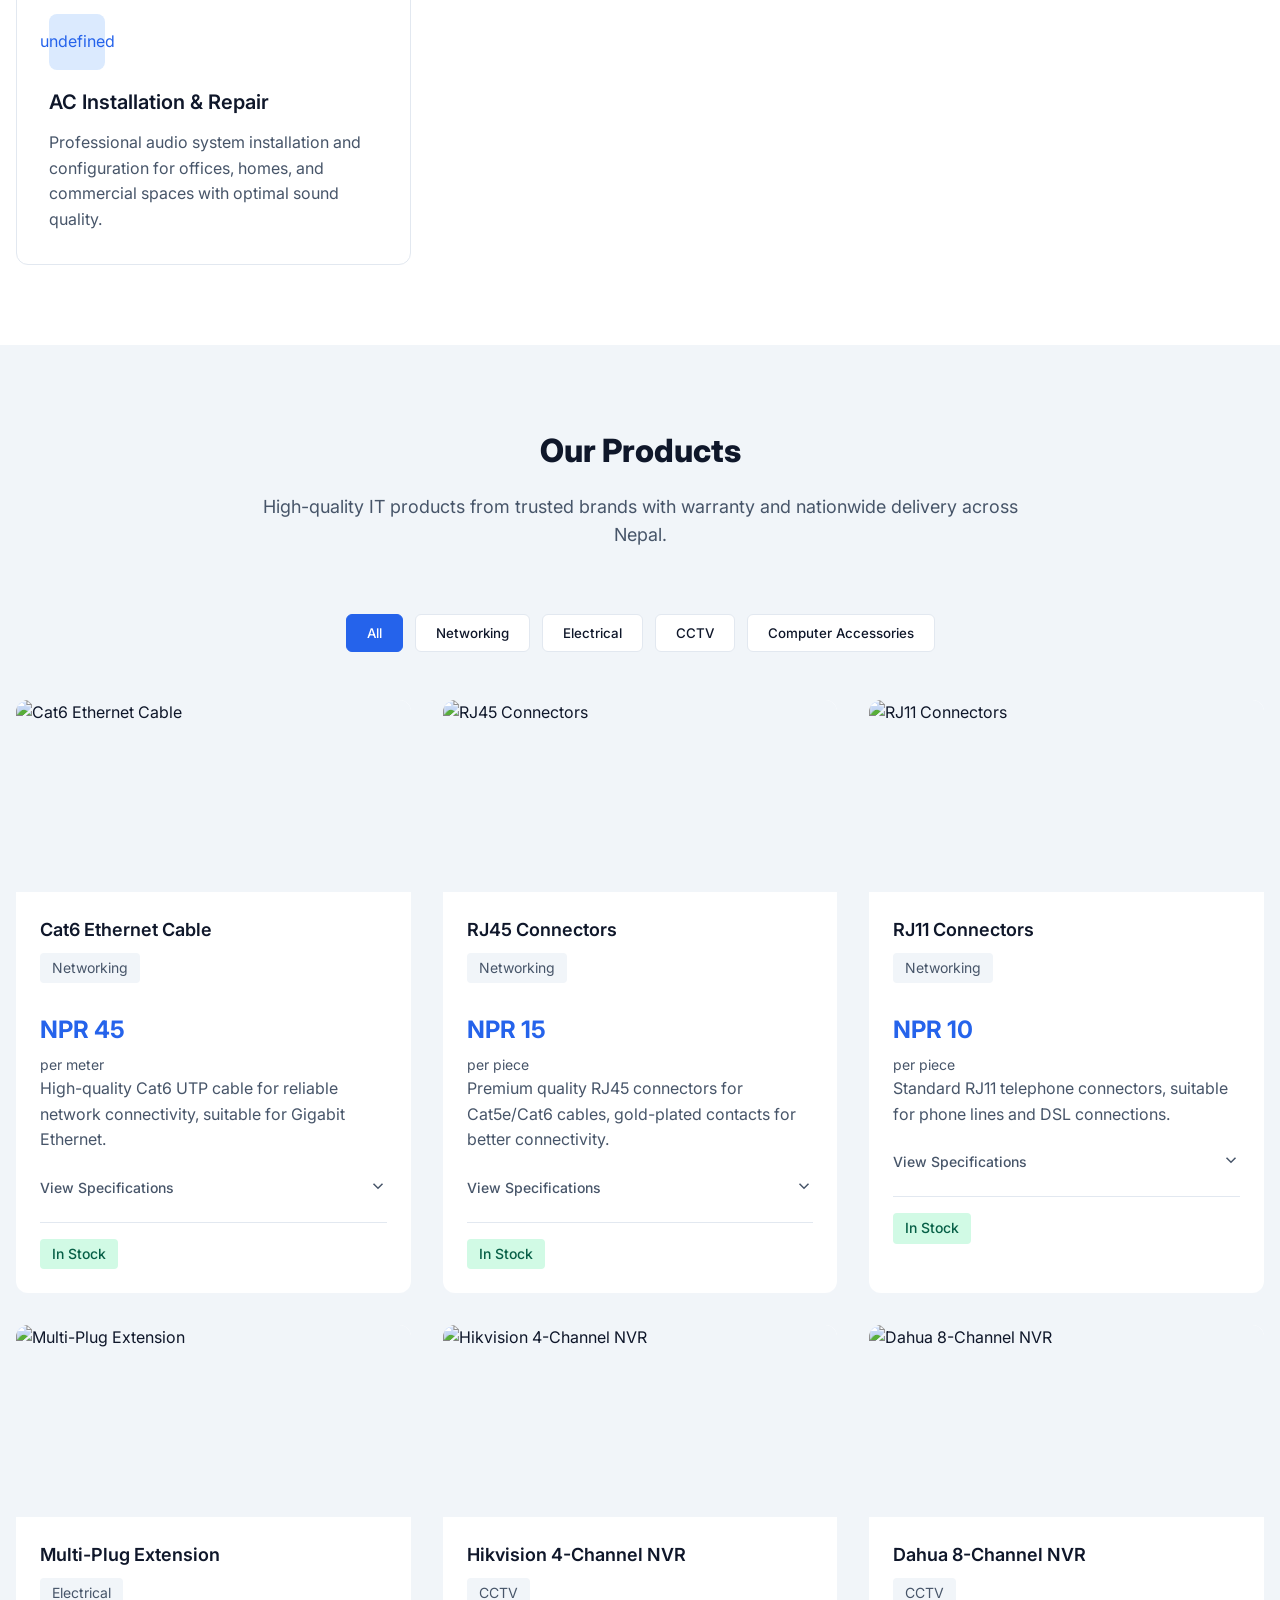
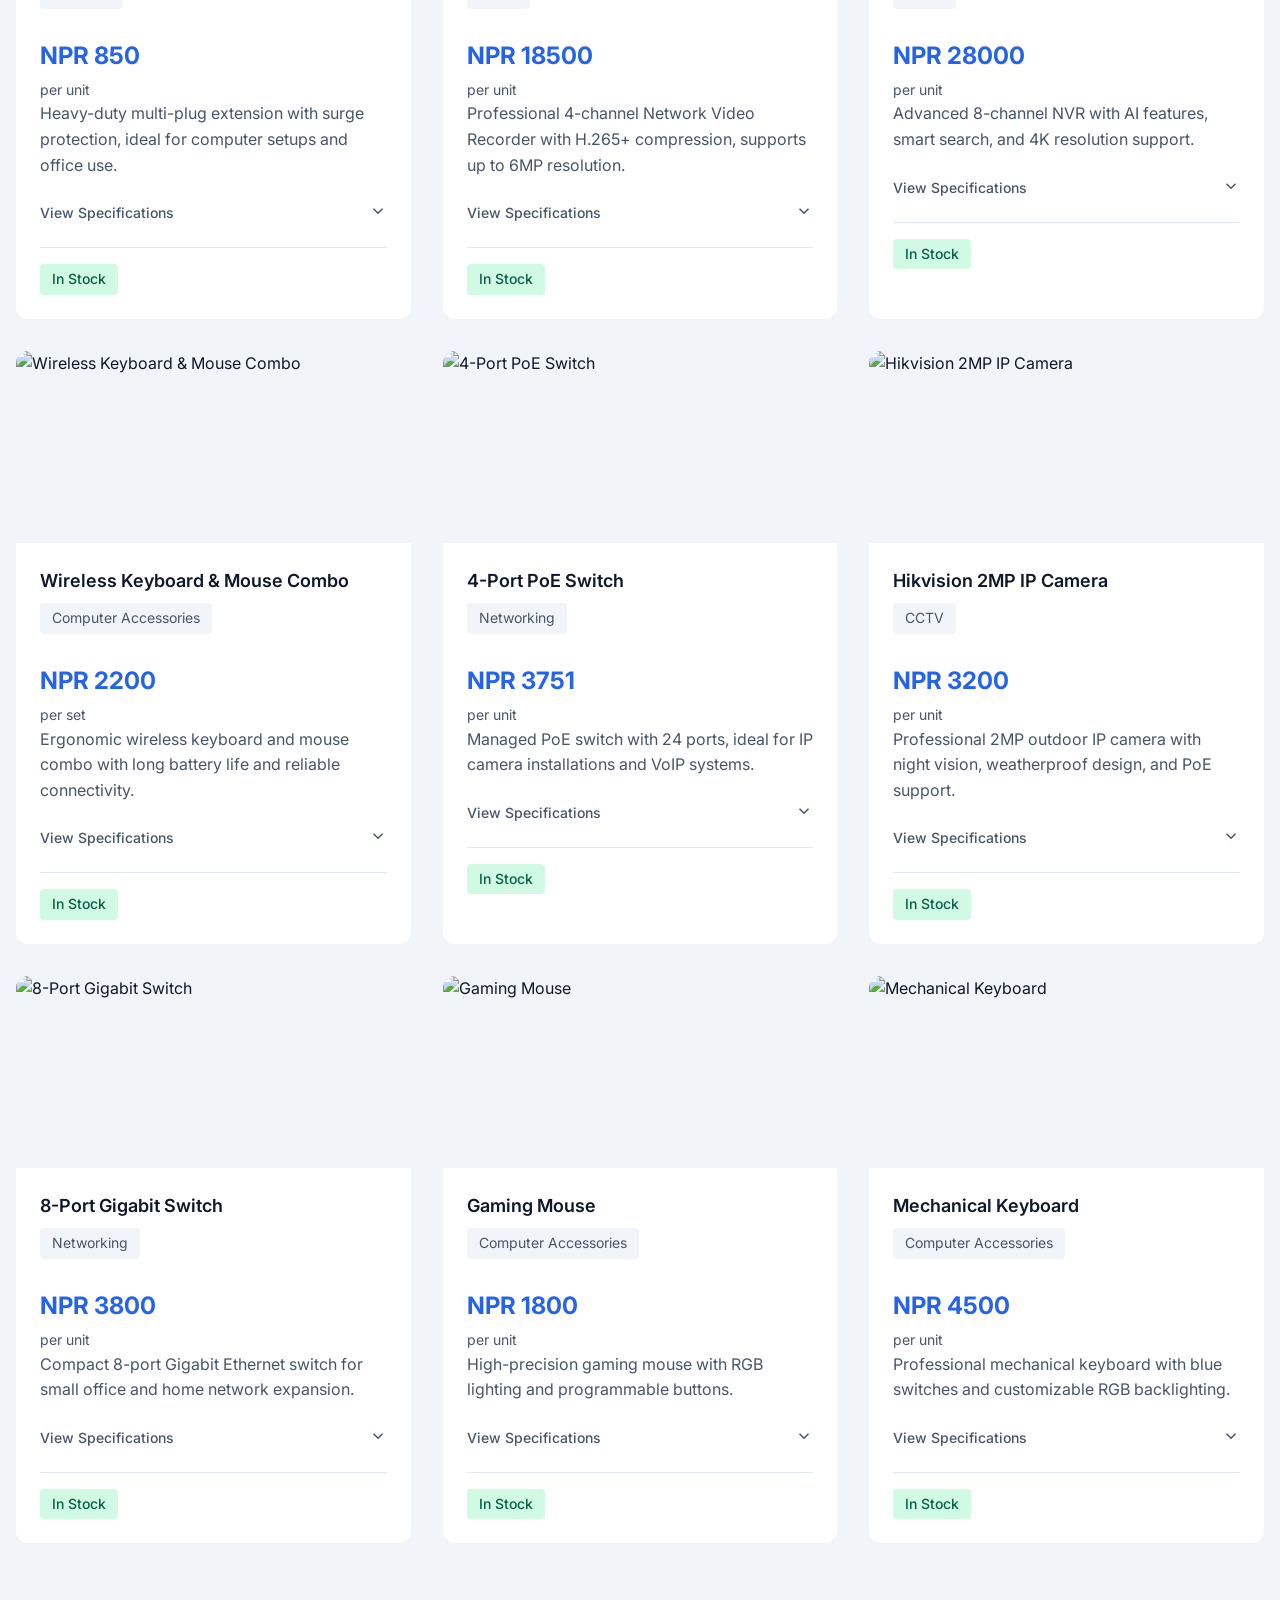
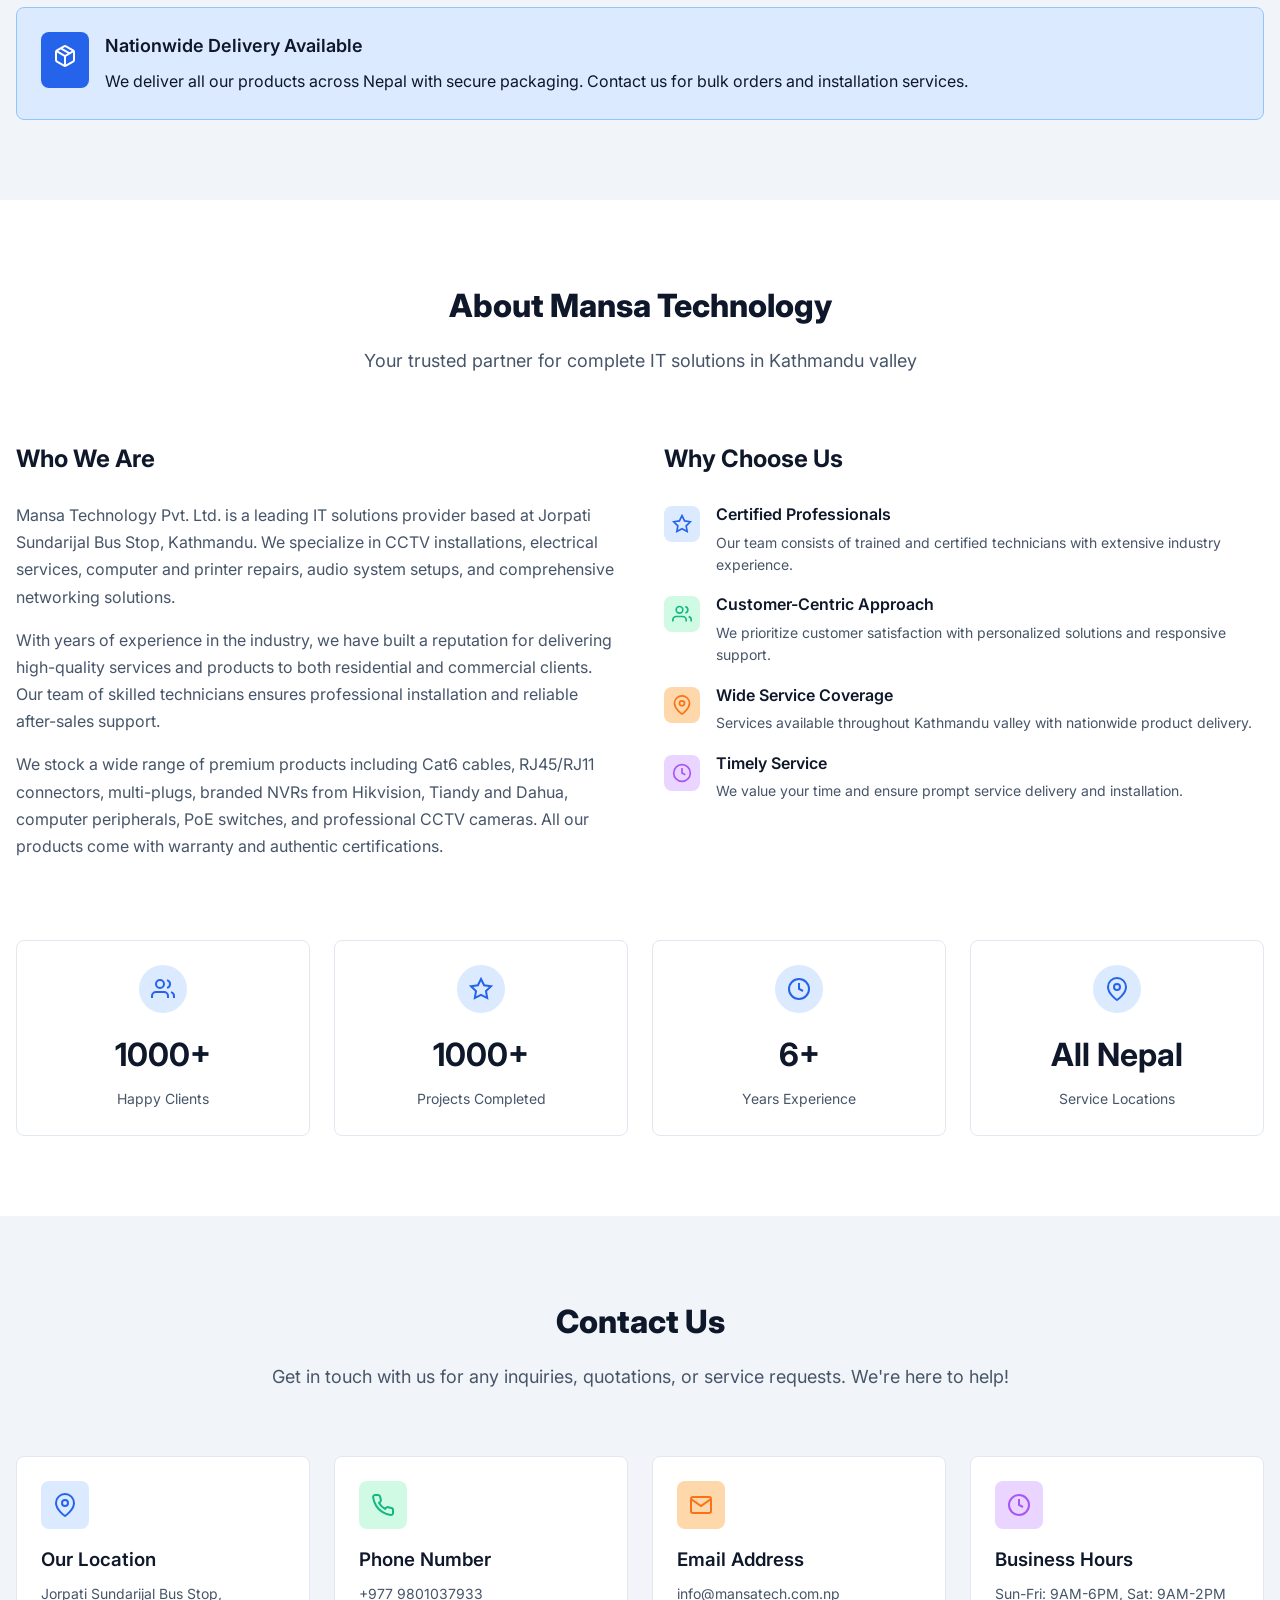
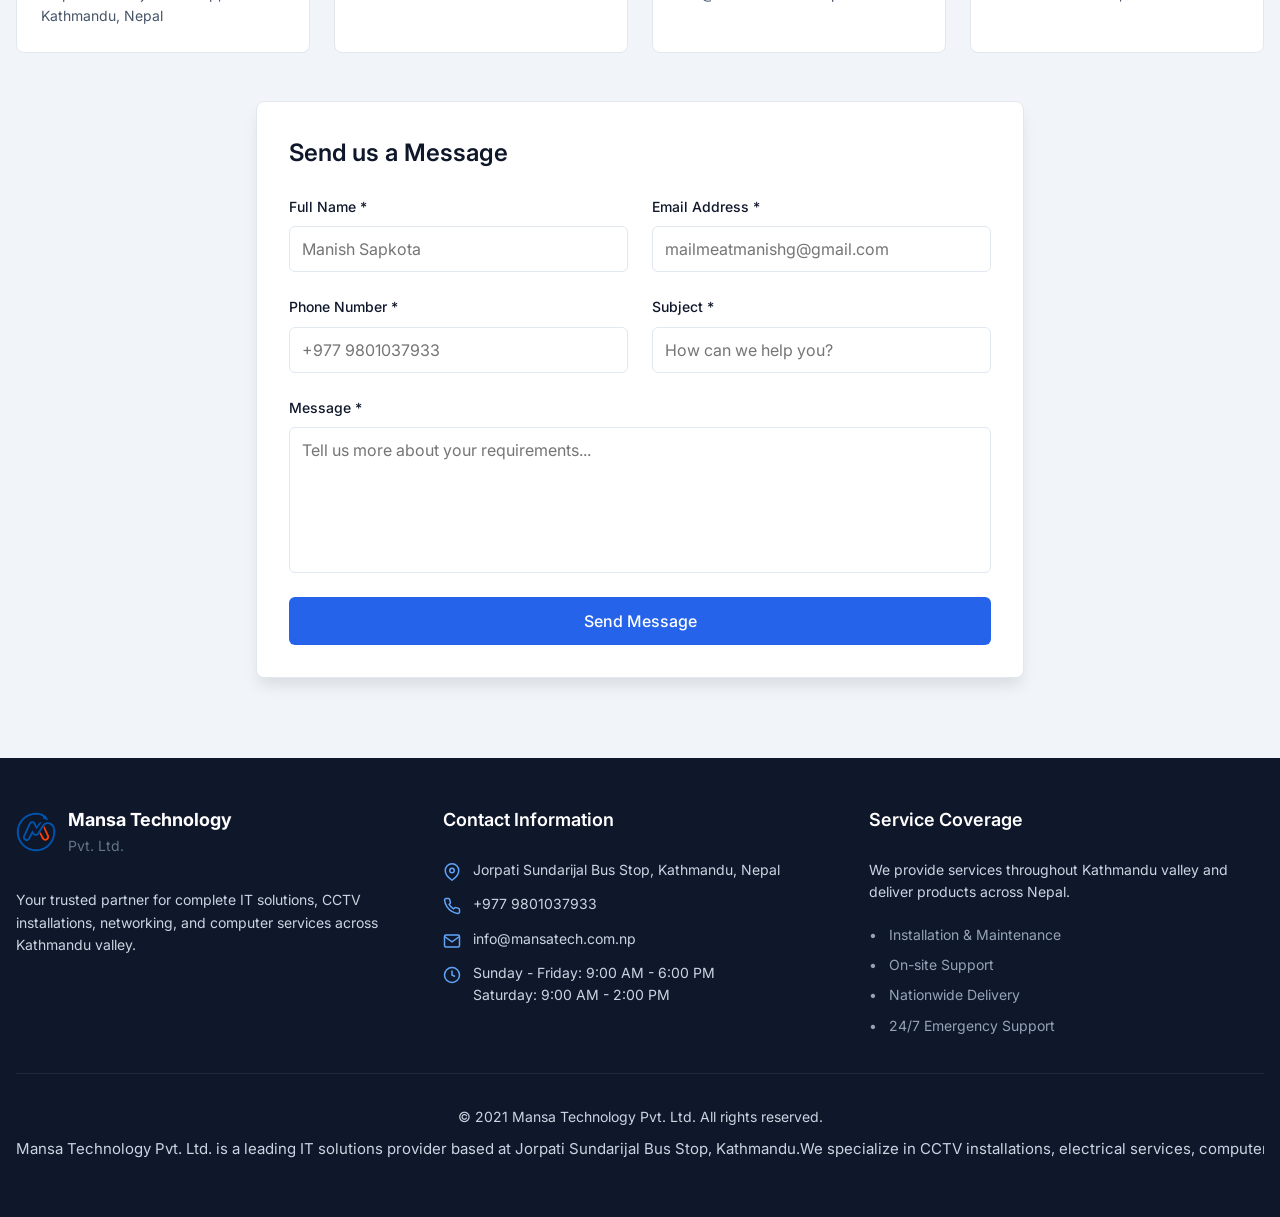
==== commit 2dd6a576: "Add shortcut icon link to index.html" ====
--- a/index.html
+++ b/index.html
@@ -6,6 +6,7 @@
     <meta name="description" content="Mansa Technology Pvt. Ltd. - Complete IT Solutions, CCTV, Networking, and Computer Services in Kathmandu">
     <title>Mansa Technology - IT Solutions & Services in Kathmandu</title>
     <link rel="stylesheet" href="styles.css">
+    <link rel="shortcut icon" type="logo.png" href="newlogo.png">
     <link rel="preconnect" href="https://fonts.googleapis.com">
     <link rel="preconnect" href="https://fonts.gstatic.com" crossorigin>
     <link href="https://fonts.googleapis.com/css2?family=Inter:wght@400;500;600;700;800&display=swap" rel="stylesheet">
@@ -486,7 +487,7 @@
     <div id="toast" class="toast"></div>
 
     <script src="script.js"></script>
-    <a href="https://wa.me/9779801037933?text=Hello%20I%20am%20interested%20in%20your%20services"
+    <a href="https://wa.me/9779841351383?text=Hello%20I%20am%20interested%20in%20your%20services"
      class="whatsapp-btn"
      target="_blank"
      src="whatsapp_button_image_url"
